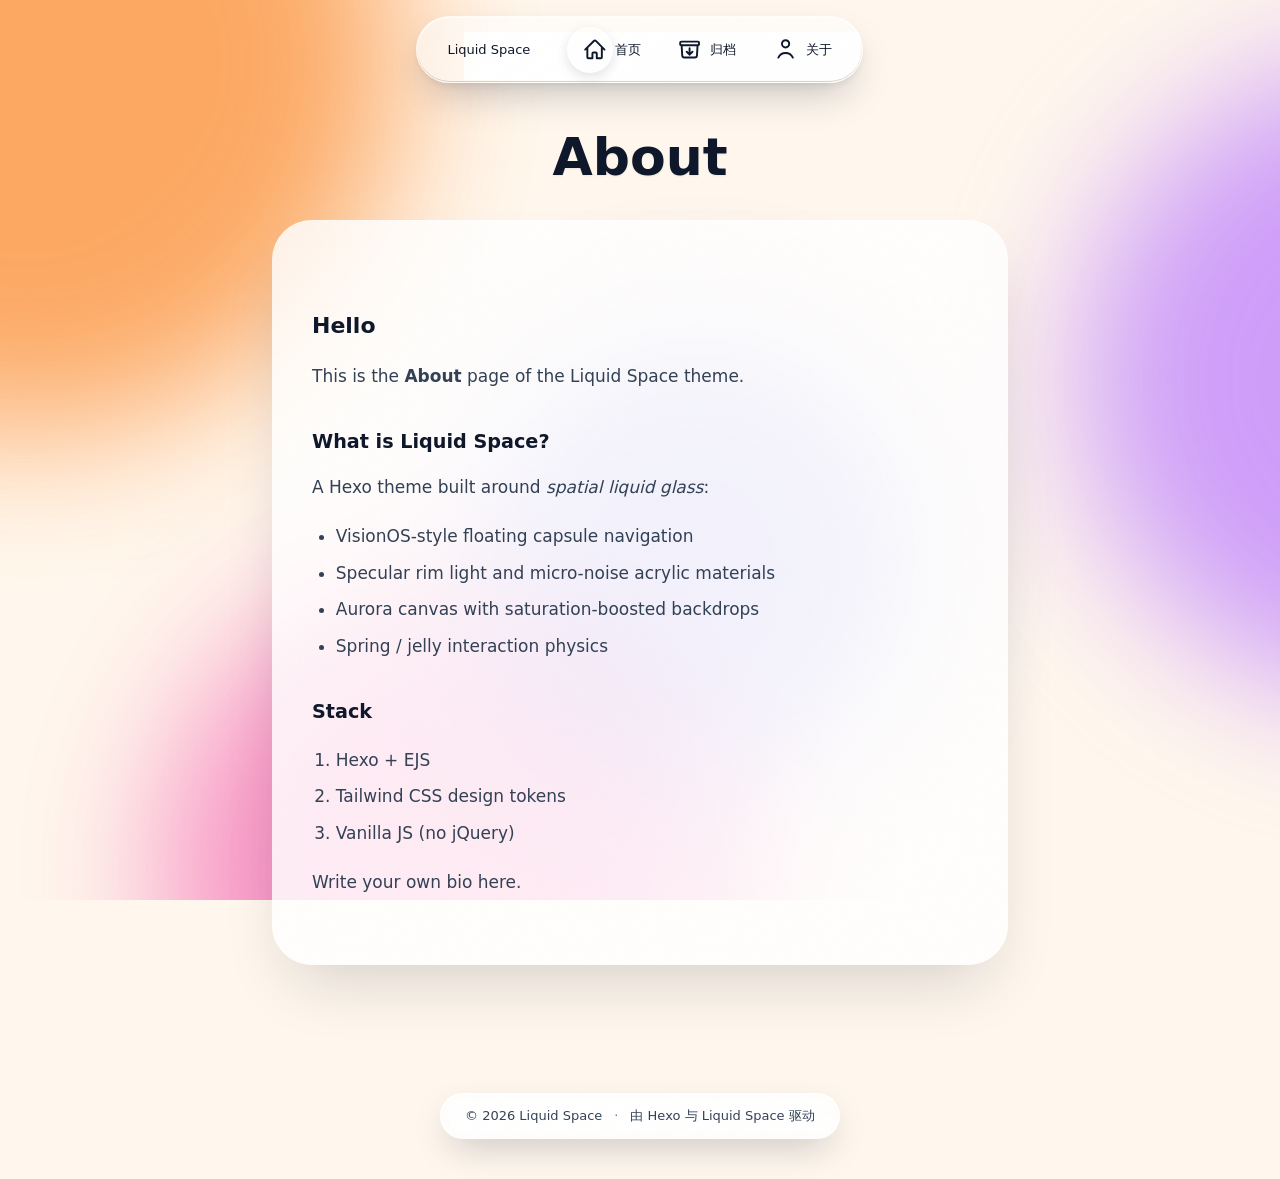
==== about/index.html @ 53e56835 "Site updated: 2026-09-16 01:55:37" ====
<!DOCTYPE html>
<html lang="zh-CN" data-aurora="sunset">
<head>
  <meta charset="utf-8">
<meta name="viewport" content="width=device-width, initial-scale=1, viewport-fit=cover">
<meta name="generator" content="Hexo">

<title>About · Liquid Space</title>

<meta name="description" content="A liquid-glass Hexo theme demo">

<meta name="author" content="Liquid Space">

<meta name="keywords" content="hexo,liquid-glass,theme">


<meta property="og:type" content="website">
<meta property="og:title" content="About · Liquid Space">

<meta property="og:description" content="A liquid-glass Hexo theme demo">

<meta property="og:site_name" content="Liquid Space">
<meta property="og:locale" content="zh-CN">

<meta name="twitter:card" content="summary_large_image">
<meta name="twitter:title" content="About · Liquid Space">

<meta name="twitter:description" content="A liquid-glass Hexo theme demo">


<link rel="canonical" href="https://haveanameisdifficult.github.io/about/index.html">
<link rel="stylesheet" href="/css/liquid.css">

<script>
  (function () {
    var mode = 'system';
    var dark = mode === 'dark' ||
      (mode === 'system' && window.matchMedia('(prefers-color-scheme: dark)').matches);
    if (dark) document.documentElement.classList.add('dark');
  })();
</script>


</head>
<body class="min-h-screen font-sans text-ink">
  <div class="aurora-canvas" aria-hidden="true">
  <div class="aurora-shift">
    <div class="aurora-blob aurora-blob-a"></div>
    <div class="aurora-blob aurora-blob-b"></div>
    <div class="aurora-blob aurora-blob-c"></div>
    <div class="aurora-blob aurora-blob-d"></div>
  </div>
</div>

  <header
  id="liquid-nav"
  class="fixed inset-x-0 top-0 z-nav safe-px pt-4"
>
  

  <div class="relative flex items-center justify-center gap-3">
    

  <nav
    id="nav-capsule"
    data-lens="capsule"
    class="liquid-capsule liquid-specular liquid-nav-shell relative items-center"
    aria-label="菜单"
  >
    <div id="nav-indicator" class="nav-indicator" aria-hidden="true"></div>
    <a
      href="/"
      class="liquid-nav-btn liquid-nav-btn-lg relative z-10 flex items-center rounded-capsule text-meta text-ink no-underline"
    >
      <span class="nav-label">Liquid Space</span>
    </a>

    <div class="liquid-nav-divider bg-ink/15" aria-hidden="true"></div>

    
    
    <a
      href="/"
      class="liquid-nav-btn liquid-nav-btn-lg relative z-10 flex items-center rounded-capsule text-meta text-ink no-underline"
      data-nav-menu
      
    >
      
      <svg class="liquid-nav-icon shrink-0" viewBox="0 0 24 24" fill="none" stroke="currentColor" stroke-width="2" aria-hidden="true"><path stroke-linecap="round" stroke-linejoin="round" d="M2.25 12l8.954-8.955a1.5 1.5 0 012.122 0L22.28 12M4.5 9.75v10.125c0 .621.504 1.125 1.125 1.125H9.75v-4.875c0-.621.504-1.125 1.125-1.125h2.25c.621 0 1.125.504 1.125 1.125V21h4.125c.621 0 1.125-.504 1.125-1.125V9.75"/></svg>
      <span class="nav-label">首页</span>
    </a>
    
    <a
      href="/archives"
      class="liquid-nav-btn liquid-nav-btn-lg relative z-10 flex items-center rounded-capsule text-meta text-ink no-underline"
      data-nav-menu
      
    >
      
      <svg class="liquid-nav-icon shrink-0" viewBox="0 0 24 24" fill="none" stroke="currentColor" stroke-width="2" aria-hidden="true"><path stroke-linecap="round" stroke-linejoin="round" d="M20.25 7.5l-.625 10.632a2.25 2.25 0 01-2.247 2.118H6.622a2.25 2.25 0 01-2.247-2.118L3.75 7.5m8.25 3v6.75m0 0l-3-3m3 3l3-3M3.375 7.5h17.25c.621 0 1.125-.504 1.125-1.125v-1.5c0-.621-.504-1.125-1.125-1.125H3.375c-.621 0-1.125.504-1.125 1.125v1.5c0 .621.504 1.125 1.125 1.125z"/></svg>
      <span class="nav-label">归档</span>
    </a>
    
    <a
      href="/about"
      class="liquid-nav-btn liquid-nav-btn-lg relative z-10 flex items-center rounded-capsule text-meta text-ink no-underline"
      data-nav-menu
      aria-current="page"
    >
      
      <svg class="liquid-nav-icon shrink-0" viewBox="0 0 24 24" fill="none" stroke="currentColor" stroke-width="2" aria-hidden="true"><path stroke-linecap="round" stroke-linejoin="round" d="M15.75 6a3.75 3.75 0 11-7.5 0 3.75 3.75 0 017.5 0zM4.5 20.25a8.25 8.25 0 0115 0"/></svg>
      <span class="nav-label">关于</span>
    </a>
    

    
  </nav>
  </div>
</header>


  <main class="relative z-10 mx-auto w-full max-w-shell safe-px pb-24 pt-32">
    <article class="mx-auto w-full max-w-reading animate-float-up">
  <header class="mb-8 text-center">
    <h1 class="mb-3 font-display text-hero text-ink text-shadow-soft">
      About
    </h1>
  </header>

  <div class="liquid-reading relative px-6 py-10 sm:px-10 sm:py-12">
    <div class="prose-liquid relative z-10">
      <h2 id="Hello"><a href="#Hello" class="headerlink" title="Hello"></a>Hello</h2><p>This is the <strong>About</strong> page of the Liquid Space theme.</p>
<h3 id="What-is-Liquid-Space"><a href="#What-is-Liquid-Space" class="headerlink" title="What is Liquid Space?"></a>What is Liquid Space?</h3><p>A Hexo theme built around <em>spatial liquid glass</em>:</p>
<ul>
<li>VisionOS-style floating capsule navigation</li>
<li>Specular rim light and micro-noise acrylic materials</li>
<li>Aurora canvas with saturation-boosted backdrops</li>
<li>Spring &#x2F; jelly interaction physics</li>
</ul>
<h3 id="Stack"><a href="#Stack" class="headerlink" title="Stack"></a>Stack</h3><ol>
<li>Hexo + EJS</li>
<li>Tailwind CSS design tokens</li>
<li>Vanilla JS (no jQuery)</li>
</ol>
<p>Write your own bio here.</p>

    </div>
  </div>
</article>

  </main>

  <footer class="relative z-10 mx-auto w-full max-w-shell safe-px pb-10 pt-8">
  <div class="liquid-capsule mx-auto flex max-w-fit flex-col items-center gap-1 px-6 py-3 text-meta text-ink-muted sm:flex-row sm:gap-3">
    <span>
      &copy;
      2026
      Liquid Space
    </span>
    <span class="hidden sm:inline text-ink-faint" aria-hidden="true">·</span>
    
    <span>由 Hexo 与 Liquid Space 驱动</span>
    
  </div>
</footer>

  <script>
  window.LIQUID_CONFIG = {
    i18n: {
      copy: &#34;复制&#34;,
      copy_success: &#34;已复制&#34;,
      copy_failed: &#34;复制失败&#34;,
      loading: &#34;加载中&#34;
    },
    tocDepth: 3,
    enableCopy: true,
    isPost: false
  };
</script>

  <script src="/js/liquid-lens.js" defer></script>
  <script src="/js/liquid.js" defer></script>
</body>
</html>
---- css/liquid.css ----
*,:after,:before{--tw-border-spacing-x:0;--tw-border-spacing-y:0;--tw-translate-x:0;--tw-translate-y:0;--tw-rotate:0;--tw-skew-x:0;--tw-skew-y:0;--tw-scale-x:1;--tw-scale-y:1;--tw-pan-x: ;--tw-pan-y: ;--tw-pinch-zoom: ;--tw-scroll-snap-strictness:proximity;--tw-gradient-from-position: ;--tw-gradient-via-position: ;--tw-gradient-to-position: ;--tw-ordinal: ;--tw-slashed-zero: ;--tw-numeric-figure: ;--tw-numeric-spacing: ;--tw-numeric-fraction: ;--tw-ring-inset: ;--tw-ring-offset-width:0px;--tw-ring-offset-color:#fff;--tw-ring-color:rgba(59,130,246,.5);--tw-ring-offset-shadow:0 0 #0000;--tw-ring-shadow:0 0 #0000;--tw-shadow:0 0 #0000;--tw-shadow-colored:0 0 #0000;--tw-blur: ;--tw-brightness: ;--tw-contrast: ;--tw-grayscale: ;--tw-hue-rotate: ;--tw-invert: ;--tw-saturate: ;--tw-sepia: ;--tw-drop-shadow: ;--tw-backdrop-blur: ;--tw-backdrop-brightness: ;--tw-backdrop-contrast: ;--tw-backdrop-grayscale: ;--tw-backdrop-hue-rotate: ;--tw-backdrop-invert: ;--tw-backdrop-opacity: ;--tw-backdrop-saturate: ;--tw-backdrop-sepia: ;--tw-contain-size: ;--tw-contain-layout: ;--tw-contain-paint: ;--tw-contain-style: }::backdrop{--tw-border-spacing-x:0;--tw-border-spacing-y:0;--tw-translate-x:0;--tw-translate-y:0;--tw-rotate:0;--tw-skew-x:0;--tw-skew-y:0;--tw-scale-x:1;--tw-scale-y:1;--tw-pan-x: ;--tw-pan-y: ;--tw-pinch-zoom: ;--tw-scroll-snap-strictness:proximity;--tw-gradient-from-position: ;--tw-gradient-via-position: ;--tw-gradient-to-position: ;--tw-ordinal: ;--tw-slashed-zero: ;--tw-numeric-figure: ;--tw-numeric-spacing: ;--tw-numeric-fraction: ;--tw-ring-inset: ;--tw-ring-offset-width:0px;--tw-ring-offset-color:#fff;--tw-ring-color:rgba(59,130,246,.5);--tw-ring-offset-shadow:0 0 #0000;--tw-ring-shadow:0 0 #0000;--tw-shadow:0 0 #0000;--tw-shadow-colored:0 0 #0000;--tw-blur: ;--tw-brightness: ;--tw-contrast: ;--tw-grayscale: ;--tw-hue-rotate: ;--tw-invert: ;--tw-saturate: ;--tw-sepia: ;--tw-drop-shadow: ;--tw-backdrop-blur: ;--tw-backdrop-brightness: ;--tw-backdrop-contrast: ;--tw-backdrop-grayscale: ;--tw-backdrop-hue-rotate: ;--tw-backdrop-invert: ;--tw-backdrop-opacity: ;--tw-backdrop-saturate: ;--tw-backdrop-sepia: ;--tw-contain-size: ;--tw-contain-layout: ;--tw-contain-paint: ;--tw-contain-style: }/*! tailwindcss v3.4.19 | MIT License | https://tailwindcss.com*/*,:after,:before{box-sizing:border-box;border:0 solid #e5e7eb}:after,:before{--tw-content:""}:host,html{line-height:1.5;-webkit-text-size-adjust:100%;-moz-tab-size:4;-o-tab-size:4;tab-size:4;font-family:ui-sans-serif,system-ui,-apple-system,Segoe UI,PingFang SC,Hiragino Sans GB,Microsoft YaHei,sans-serif;font-feature-settings:normal;font-variation-settings:normal;-webkit-tap-highlight-color:transparent}body{margin:0;line-height:inherit}hr{height:0;color:inherit;border-top-width:1px}abbr:where([title]){-webkit-text-decoration:underline dotted;text-decoration:underline dotted}h1,h2,h3,h4,h5,h6{font-size:inherit;font-weight:inherit}a{color:inherit;text-decoration:inherit}b,strong{font-weight:bolder}code,kbd,pre,samp{font-family:ui-monospace,SFMono-Regular,Menlo,Consolas,Liberation Mono,monospace;font-feature-settings:normal;font-variation-settings:normal;font-size:1em}small{font-size:80%}sub,sup{font-size:75%;line-height:0;position:relative;vertical-align:baseline}sub{bottom:-.25em}sup{top:-.5em}table{text-indent:0;border-color:inherit;border-collapse:collapse}button,input,optgroup,select,textarea{font-family:inherit;font-feature-settings:inherit;font-variation-settings:inherit;font-size:100%;font-weight:inherit;line-height:inherit;letter-spacing:inherit;color:inherit;margin:0;padding:0}button,select{text-transform:none}button,input:where([type=button]),input:where([type=reset]),input:where([type=submit]){-webkit-appearance:button;background-color:transparent;background-image:none}:-moz-focusring{outline:auto}:-moz-ui-invalid{box-shadow:none}progress{vertical-align:baseline}::-webkit-inner-spin-button,::-webkit-outer-spin-button{height:auto}[type=search]{-webkit-appearance:textfield;outline-offset:-2px}::-webkit-search-decoration{-webkit-appearance:none}::-webkit-file-upload-button{-webkit-appearance:button;font:inherit}summary{display:list-item}blockquote,dd,dl,figure,h1,h2,h3,h4,h5,h6,hr,p,pre{margin:0}fieldset{margin:0}fieldset,legend{padding:0}menu,ol,ul{list-style:none;margin:0;padding:0}dialog{padding:0}textarea{resize:vertical}input::-moz-placeholder,textarea::-moz-placeholder{opacity:1;color:#9ca3af}input::placeholder,textarea::placeholder{opacity:1;color:#9ca3af}[role=button],button{cursor:pointer}:disabled{cursor:default}audio,canvas,embed,iframe,img,object,svg,video{display:block;vertical-align:middle}img,video{max-width:100%;height:auto}[hidden]:where(:not([hidden=until-found])){display:none}:root{--liquid-ink:#0f172a;--liquid-ink-muted:#334155;--liquid-ink-faint:#64748b;--liquid-surface:hsla(0,0%,100%,.55);--liquid-surface-raised:hsla(0,0%,100%,.72);--liquid-surface-overlay:hsla(0,0%,100%,.38);--liquid-accent:#6366f1;--liquid-accent-soft:rgba(99,102,241,.18);--liquid-accent-glow:rgba(99,102,241,.45);--liquid-noise-opacity:0.04;--liquid-canvas-a:#f97316;--liquid-canvas-b:#a855f7;--liquid-canvas-c:#22d3ee;--liquid-canvas-bg:#eef2ff;--liquid-reading-veil:hsla(0,0%,100%,.82);--mouse-x:50%;--mouse-y:50%;color-scheme:light}.dark{--liquid-ink:#f8fafc;--liquid-ink-muted:#cbd5e1;--liquid-ink-faint:#94a3b8;--liquid-surface:rgba(15,23,42,.48);--liquid-surface-raised:rgba(15,23,42,.68);--liquid-surface-overlay:rgba(15,23,42,.35);--liquid-accent:#818cf8;--liquid-accent-soft:rgba(129,140,248,.22);--liquid-accent-glow:rgba(129,140,248,.4);--liquid-noise-opacity:0.05;--liquid-canvas-a:#7c3aed;--liquid-canvas-b:#0ea5e9;--liquid-canvas-c:#34d399;--liquid-canvas-bg:#0b1220;--liquid-reading-veil:rgba(15,23,42,.78);color-scheme:dark}[data-aurora=sunset]{--liquid-canvas-a:#fb923c;--liquid-canvas-b:#c084fc;--liquid-canvas-c:#f472b6;--liquid-canvas-bg:#fff7ed}.dark [data-aurora=sunset],.dark[data-aurora=sunset]{--liquid-canvas-a:#ea580c;--liquid-canvas-b:#7c3aed;--liquid-canvas-c:#db2777;--liquid-canvas-bg:#1a0b14}[data-aurora=aurora]{--liquid-canvas-a:#2dd4bf;--liquid-canvas-b:#60a5fa;--liquid-canvas-c:#a78bfa;--liquid-canvas-bg:#ecfeff}.dark [data-aurora=aurora],.dark[data-aurora=aurora]{--liquid-canvas-a:#0f766e;--liquid-canvas-b:#2563eb;--liquid-canvas-c:#7c3aed;--liquid-canvas-bg:#042f2e}[data-aurora=cosmos]{--liquid-canvas-a:#6366f1;--liquid-canvas-b:#8b5cf6;--liquid-canvas-c:#38bdf8;--liquid-canvas-bg:#eef2ff}.dark [data-aurora=cosmos],.dark[data-aurora=cosmos]{--liquid-canvas-a:#312e81;--liquid-canvas-b:#5b21b6;--liquid-canvas-c:#0369a1;--liquid-canvas-bg:#05060f}html{scroll-behavior:smooth;-webkit-font-smoothing:antialiased;-moz-osx-font-smoothing:grayscale;background:var(--liquid-canvas-bg)}body{background-color:transparent;font-family:ui-sans-serif,system-ui,-apple-system,Segoe UI,PingFang SC,Hiragino Sans GB,Microsoft YaHei,sans-serif;color:var(--liquid-ink);min-height:100vh;overflow-x:hidden}::-moz-selection{background:var(--liquid-accent-soft);color:var(--liquid-ink)}::selection{background:var(--liquid-accent-soft);color:var(--liquid-ink)}:focus-visible{outline:2px solid var(--liquid-accent);outline-offset:3px}.liquid-specular{--specular-o:0}.liquid-specular:before{content:"";position:absolute;inset:0;border-radius:inherit;pointer-events:none;z-index:0;opacity:var(--specular-o);background:radial-gradient(320px circle at var(--mouse-x,50%) var(--mouse-y,50%),hsla(0,0%,100%,.7),transparent 55%);transition:opacity .35s ease;mix-blend-mode:soft-light}.liquid-specular.is-lit{--specular-o:0.72}.liquid-card{position:relative;isolation:isolate;overflow:hidden;border-radius:2.5rem;background:linear-gradient(145deg,color-mix(in srgb,var(--liquid-surface) 88%,#fff),var(--liquid-surface));backdrop-filter:saturate(1.55) contrast(1.12) brightness(1.04) blur(12px);-webkit-backdrop-filter:saturate(1.55) contrast(1.12) brightness(1.04) blur(12px);border:1px solid hsla(0,0%,100%,.35);box-shadow:0 20px 44px -14px rgba(15,23,42,.3),0 6px 16px -8px rgba(15,23,42,.14),inset 0 1px 0 0 hsla(0,0%,100%,.75),inset 0 -1px 0 0 hsla(0,0%,100%,.2),inset 1px 0 0 0 hsla(0,0%,100%,.28),inset -1px 0 0 0 hsla(0,0%,100%,.12);transition:box-shadow .5s cubic-bezier(.22,1,.36,1),transform .22s cubic-bezier(.34,1.56,.64,1);cursor:pointer}.liquid-card:after{content:"";position:absolute;inset:0;border-radius:inherit;pointer-events:none;opacity:var(--liquid-noise-opacity);background-image:url("data:image/svg+xml;charset=utf-8,%3Csvg xmlns='http://www.w3.org/2000/svg' viewBox='0 0 256 256'%3E%3Cfilter id='a'%3E%3CfeTurbulence baseFrequency='.85' numOctaves='4' stitchTiles='stitch' type='fractalNoise'/%3E%3C/filter%3E%3Crect width='100%25' height='100%25' filter='url(%23a)'/%3E%3C/svg%3E");background-size:180px 180px;mix-blend-mode:overlay;z-index:1}.liquid-card:focus-within,.liquid-card:hover{box-shadow:0 28px 56px -16px rgba(15,23,42,.36),0 10px 24px -10px rgba(15,23,42,.18),inset 0 1px 0 0 hsla(0,0%,100%,.9),inset 0 -1px 0 0 hsla(0,0%,100%,.28),inset 1px 0 0 0 hsla(0,0%,100%,.4),inset -1px 0 0 0 hsla(0,0%,100%,.18),0 0 0 1px hsla(0,0%,100%,.22)}.liquid-capsule{position:relative;display:inline-flex;align-items:center;gap:.5rem;border-radius:9999px;isolation:isolate;background:linear-gradient(145deg,color-mix(in srgb,var(--liquid-surface) 88%,#fff),var(--liquid-surface));backdrop-filter:saturate(1.55) contrast(1.12) brightness(1.05) blur(10px);-webkit-backdrop-filter:saturate(1.55) contrast(1.12) brightness(1.05) blur(10px);border:1px solid hsla(0,0%,100%,.4);box-shadow:0 14px 36px -10px rgba(15,23,42,.28),inset 0 1px 0 0 hsla(0,0%,100%,.85),inset 0 -1px 0 0 hsla(0,0%,100%,.22),inset 1px 0 0 0 hsla(0,0%,100%,.3);transition:transform .45s cubic-bezier(.34,1.56,.64,1),box-shadow .4s ease}.liquid-capsule:after{content:"";position:absolute;inset:0;border-radius:inherit;pointer-events:none;opacity:var(--liquid-noise-opacity);background-image:url("data:image/svg+xml;charset=utf-8,%3Csvg xmlns='http://www.w3.org/2000/svg' viewBox='0 0 256 256'%3E%3Cfilter id='a'%3E%3CfeTurbulence baseFrequency='.85' numOctaves='4' stitchTiles='stitch' type='fractalNoise'/%3E%3C/filter%3E%3Crect width='100%25' height='100%25' filter='url(%23a)'/%3E%3C/svg%3E");background-size:180px 180px;mix-blend-mode:overlay;z-index:1}.liquid-capsule:hover{transform:scale(1.04)}.has-liquid-lens.liquid-capsule:hover{transform:none}.liquid-capsule:active{animation:jelly .55s cubic-bezier(.34,1.56,.64,1)}.has-liquid-lens.liquid-capsule:active{animation:none}.liquid-glass-btn{position:relative;width:3.5rem;height:3.5rem;border-radius:9999px;isolation:isolate;display:grid;place-items:center;background:linear-gradient(145deg,color-mix(in srgb,var(--liquid-surface) 88%,#fff),var(--liquid-surface));backdrop-filter:saturate(1.55) contrast(1.12) brightness(1.05) blur(10px);-webkit-backdrop-filter:saturate(1.55) contrast(1.12) brightness(1.05) blur(10px);border:1px solid hsla(0,0%,100%,.4);box-shadow:0 14px 36px -10px rgba(15,23,42,.28),inset 0 1px 0 0 hsla(0,0%,100%,.85),inset 0 -1px 0 0 hsla(0,0%,100%,.22),inset 1px 0 0 0 hsla(0,0%,100%,.3);transition:transform .45s cubic-bezier(.34,1.56,.64,1),box-shadow .4s ease;will-change:transform;cursor:pointer}.liquid-glass-btn:after{content:"";position:absolute;inset:0;border-radius:inherit;pointer-events:none;opacity:var(--liquid-noise-opacity);background-image:url("data:image/svg+xml;charset=utf-8,%3Csvg xmlns='http://www.w3.org/2000/svg' viewBox='0 0 256 256'%3E%3Cfilter id='a'%3E%3CfeTurbulence baseFrequency='.85' numOctaves='4' stitchTiles='stitch' type='fractalNoise'/%3E%3C/filter%3E%3Crect width='100%25' height='100%25' filter='url(%23a)'/%3E%3C/svg%3E");background-size:180px 180px;mix-blend-mode:overlay;z-index:1}.liquid-glass-btn:hover{transform:scale(1.06);box-shadow:0 18px 44px -12px rgba(15,23,42,.32),0 0 0 1px hsla(0,0%,100%,.18),inset 0 1px 0 0 hsla(0,0%,100%,.95),inset 0 -1px 0 0 hsla(0,0%,100%,.28),inset 1px 0 0 0 hsla(0,0%,100%,.4)}.liquid-glass-btn:active{animation:jelly .55s cubic-bezier(.34,1.56,.64,1)}.liquid-hero{min-height:15.5rem}.liquid-hero-title{min-height:2.3em}.liquid-hero-sub{min-height:3.5em}@media (min-width:640px){.liquid-hero{min-height:17.5rem}}.liquid-badge{font-size:.75rem;line-height:1.4;font-weight:500;position:relative;display:inline-flex;align-items:center;border-radius:9999px;padding:.2rem .65rem;background:color-mix(in srgb,var(--liquid-surface) 55%,transparent);border:1px solid hsla(0,0%,100%,.28);backdrop-filter:saturate(1.3) blur(12px);-webkit-backdrop-filter:saturate(1.3) blur(12px)}.liquid-reading{position:relative;border-radius:2.5rem;background:var(--liquid-reading-veil);backdrop-filter:saturate(1.25) blur(32px);-webkit-backdrop-filter:saturate(1.25) blur(32px);box-shadow:0 32px 64px -20px rgba(15,23,42,.18),inset 0 1px 0 0 hsla(0,0%,100%,.4)}.liquid-reading:after{content:"";position:absolute;inset:0;border-radius:inherit;pointer-events:none;opacity:var(--liquid-noise-opacity);background-image:url("data:image/svg+xml;charset=utf-8,%3Csvg xmlns='http://www.w3.org/2000/svg' viewBox='0 0 256 256'%3E%3Cfilter id='a'%3E%3CfeTurbulence baseFrequency='.85' numOctaves='4' stitchTiles='stitch' type='fractalNoise'/%3E%3C/filter%3E%3Crect width='100%25' height='100%25' filter='url(%23a)'/%3E%3C/svg%3E");background-size:180px 180px;mix-blend-mode:overlay;z-index:1}.liquid-code{font-family:ui-monospace,SFMono-Regular,Menlo,Consolas,Liberation Mono,monospace;position:relative;overflow:hidden;border-radius:2.5rem;background:rgba(15,23,42,.88);box-shadow:var(--liquid-code);border:1px solid hsla(0,0%,100%,.08)}.liquid-code:before{content:"";position:absolute;top:0;left:10%;right:10%;height:1px;background:linear-gradient(90deg,transparent,hsla(0,0%,100%,.45),transparent);pointer-events:none;z-index:2}.aurora-canvas{position:fixed;inset:0;z-index:-1;overflow:hidden;pointer-events:none;background:var(--liquid-canvas-bg)}.aurora-shift{position:absolute;inset:-12%;transform:translate3d(calc(var(--aurora-x, 0)*1px),calc(var(--aurora-y, 0)*1px),0);transition:transform .8s cubic-bezier(.22,1,.36,1)}.aurora-blob{position:absolute;border-radius:9999px;filter:blur(72px);opacity:.78;will-change:transform}.dark .aurora-blob{mix-blend-mode:screen}.aurora-blob-a{width:58vw;height:58vw;top:-18%;left:-12%;background:var(--liquid-canvas-a);animation:aurora-drift 14s ease-in-out infinite}.aurora-blob-b{width:50vw;height:50vw;top:15%;right:-18%;background:var(--liquid-canvas-b);animation:aurora-drift-alt 17s ease-in-out infinite}.aurora-blob-c{width:46vw;height:46vw;bottom:-14%;left:20%;background:var(--liquid-canvas-c);animation:aurora-drift 19s ease-in-out infinite reverse}.aurora-blob-d{width:34vw;height:34vw;top:40%;left:40%;background:var(--liquid-accent);opacity:.45;animation:aurora-pulse 11s ease-in-out infinite}.liquid-nav-shell{height:4.2rem;gap:.55rem;padding:.5rem 1rem;transition:padding .55s cubic-bezier(.34,1.25,.64,1),gap .55s cubic-bezier(.34,1.25,.64,1)}.liquid-nav-shell.nav-collapsed{padding-left:.7rem;padding-right:.7rem;gap:.4rem}.liquid-nav-btn-lg{height:3.25rem;min-height:3.25rem;padding-left:.9rem;padding-right:.9rem;gap:.55rem;transition:transform .28s cubic-bezier(.34,1.56,.64,1),padding .55s cubic-bezier(.34,1.25,.64,1),gap .55s cubic-bezier(.34,1.25,.64,1)}.liquid-nav-icon{width:1.45rem;height:1.45rem}.liquid-nav-divider{width:1px;height:1.35rem;margin-left:.15rem;margin-right:.15rem}.nav-indicator{position:absolute;top:7px;left:0;width:0;height:3.25rem;pointer-events:none;z-index:0;opacity:0;background:linear-gradient(180deg,hsla(0,0%,100%,.38),hsla(0,0%,100%,.18));box-shadow:inset 0 1px 0 0 hsla(0,0%,100%,.55),0 4px 12px rgba(15,23,42,.12);transform:translateX(0) scale(.72,.88);transform-origin:center center;transition:left .48s cubic-bezier(.34,1.4,.64,1),top .48s cubic-bezier(.34,1.4,.64,1),width .48s cubic-bezier(.34,1.4,.64,1),height .48s cubic-bezier(.34,1.4,.64,1),transform .36s cubic-bezier(.34,1.56,.64,1),border-radius .36s ease,opacity .2s ease}.nav-indicator,.nav-indicator.is-circle{border-radius:9999px}.nav-indicator.is-on{opacity:1;transform:translateX(0) scale(1)}.nav-indicator.is-boost{transform:translateX(0) scale(1.1,1.06)}.nav-indicator.is-instant{transition:none}.toc-list{position:relative;overflow-y:auto;overflow-x:hidden;padding:.35rem;margin:-.35rem;max-height:min(50vh,28rem);scrollbar-width:thin}.toc ol.toc,.toc-child{list-style:none;margin:0;padding:0}.toc-link{position:relative;z-index:1;display:flex;align-items:center;width:100%;border-radius:9999px;padding:.42rem .75rem;text-decoration:none;color:inherit;transition:color .2s ease,font-weight .2s ease}.toc-level-2>.toc-link{font-weight:500;color:var(--liquid-ink-muted)}.toc-level-3>.toc-link{padding-left:1.5rem;color:var(--liquid-ink-faint)}.toc-link[aria-current=true]{color:var(--liquid-ink);font-weight:600}.toc-indicator{position:absolute;left:0;top:0;width:0;height:0;border-radius:9999px;pointer-events:none;z-index:0;opacity:0;background:linear-gradient(90deg,hsla(0,0%,100%,.38),hsla(0,0%,100%,.18));box-shadow:inset 0 1px 0 0 hsla(0,0%,100%,.55),0 4px 12px rgba(15,23,42,.12);transform:scale(.88,.72);transform-origin:center center;transition:left .48s cubic-bezier(.34,1.4,.64,1),top .48s cubic-bezier(.34,1.4,.64,1),width .48s cubic-bezier(.34,1.4,.64,1),height .48s cubic-bezier(.34,1.4,.64,1),transform .36s cubic-bezier(.34,1.56,.64,1),opacity .2s ease}.toc-indicator.is-on{opacity:1;transform:scale(1)}.toc-indicator.is-boost{transform:scale(1.04,1.08)}.toc-indicator.is-instant{transition:none}.toc-busy .toc-link:active{transform:none}.typewriter{display:inline}.typewriter.is-done:after,.typewriter.is-typing:after{content:"";display:inline-block;width:.08em;height:.85em;margin-left:.12em;background:currentColor;vertical-align:-.05em;border-radius:1px}.typewriter.is-typing:after{animation:caret-blink 1s step-end infinite}.typewriter.is-done:after{opacity:0}@keyframes caret-blink{0%,49%{opacity:1}50%,to{opacity:0}}.liquid-nav-btn{transition:transform .28s cubic-bezier(.34,1.56,.64,1),background-color .2s ease,color .2s ease}.liquid-nav-btn:active{transform:scale(.9)}.nav-capsule-busy .liquid-nav-btn:active{transform:none}.liquid-card.is-pressed{transform:scale(.985)}.liquid-capsule:not(.has-liquid-lens):active{transform:scale(.96)}.liquid-badge:active{transform:scale(.94)}.reading-progress{transform-origin:left center;transform:scaleX(var(--progress,0));will-change:transform}.nav-label{max-width:12rem;overflow:hidden;white-space:nowrap;opacity:1;flex-shrink:1;transition:max-width .55s cubic-bezier(.34,1.2,.64,1),opacity .35s cubic-bezier(.22,1,.36,1) .05s,margin .5s cubic-bezier(.34,1.2,.64,1)}.nav-collapsed .nav-label{max-width:0;opacity:0;margin:0;flex-shrink:0}.nav-collapsed .liquid-nav-btn-lg{padding-left:.65rem;padding-right:.65rem;gap:0}.nav-collapsed .liquid-nav-btn-icon{padding-left:0;padding-right:0}.prose-liquid{font-size:1.0625rem;line-height:1.75;font-weight:400;color:var(--liquid-ink-muted)}.prose-liquid h1,.prose-liquid h2,.prose-liquid h3,.prose-liquid h4{font-family:ui-sans-serif,system-ui,-apple-system,Segoe UI,PingFang SC,Microsoft YaHei,sans-serif;font-weight:600;color:var(--liquid-ink);margin-top:1.75em;margin-bottom:.75em;scroll-margin-top:6rem}.prose-liquid h1{font-size:1.5rem;line-height:1.35;font-weight:600}.prose-liquid h2{font-size:1.375rem}.prose-liquid h3{font-size:1.2rem}.prose-liquid p{margin-bottom:1.15em}.prose-liquid a{color:var(--liquid-accent);text-decoration:underline;text-underline-offset:3px;text-decoration-color:color-mix(in srgb,var(--liquid-accent) 45%,transparent);transition:text-decoration-color .25s ease}.prose-liquid a:hover{text-decoration-color:var(--liquid-accent)}.prose-liquid ol,.prose-liquid ul{margin:1em 0 1.15em;padding-left:1.4em}.prose-liquid li{margin-bottom:.4em}.prose-liquid ul{list-style:disc}.prose-liquid ol{list-style:decimal}.prose-liquid blockquote{position:relative;border-radius:2.5rem;margin:1.5em 0;padding:1rem 1.25rem 1rem 1.5rem;background:var(--liquid-accent-soft);border-left:3px solid var(--liquid-accent);box-shadow:inset 0 0 0 1px hsla(0,0%,100%,.12)}.prose-liquid blockquote p:last-child{margin-bottom:0}.prose-liquid code{font-family:ui-monospace,SFMono-Regular,Menlo,Consolas,Liberation Mono,monospace;font-size:.75rem;line-height:1.4;font-weight:500;padding:.15em .4em;border-radius:.4em;background:var(--liquid-accent-soft);color:var(--liquid-ink)}.prose-liquid pre{margin:1.5em 0;overflow-x:auto;padding:1.15rem 1.25rem;color:#e2e8f0;font-size:.875rem;line-height:1.7}.prose-liquid pre code{background-color:transparent;padding:0;color:inherit;border-radius:0;background:transparent}.prose-liquid img{border-radius:2.5rem;margin:1.5em auto;max-width:100%;height:auto}.prose-liquid table{width:100%;margin:1.5em 0;border-collapse:collapse;font-size:.9375rem}.prose-liquid td,.prose-liquid th{padding:.65rem .85rem;border:1px solid rgba(148,163,184,.35);text-align:left}.prose-liquid th{background:var(--liquid-accent-soft);font-weight:600}.prose-liquid hr{margin:2.5em auto;width:40%;border:0;height:1px;background:linear-gradient(90deg,transparent,rgba(148,163,184,.55),transparent)}.prose-liquid figure.highlight{font-family:ui-monospace,SFMono-Regular,Menlo,Consolas,Liberation Mono,monospace;position:relative;overflow:hidden;border-radius:2.5rem;background:rgba(15,23,42,.88);box-shadow:var(--liquid-code);border:1px solid hsla(0,0%,100%,.08)}.prose-liquid figure.highlight:before{content:"";position:absolute;top:0;left:10%;right:10%;height:1px;background:linear-gradient(90deg,transparent,hsla(0,0%,100%,.45),transparent);pointer-events:none;z-index:2}.prose-liquid figure.highlight{position:relative;margin-top:1.5rem;margin-bottom:1.5rem;overflow:hidden;border-radius:2.5rem;margin:1.5em 0}.prose-liquid figure.highlight table{width:100%;border:0;margin:0;display:block;overflow-x:auto}.prose-liquid figure.highlight td{border:0;padding:0}.prose-liquid figure.highlight pre{margin:0;border-radius:0;background:transparent;box-shadow:none;padding:1.15rem 1.25rem}.prose-liquid figure.highlight .gutter{-webkit-user-select:none;-moz-user-select:none;user-select:none;border-right-width:1px;border-color:hsla(0,0%,100%,.1);text-align:right;vertical-align:top;width:1%;color:rgba(148,163,184,.7);font-size:.8125rem;line-height:1.7;padding:1.15rem .65rem 1.15rem .85rem}.prose-liquid figure.highlight .gutter pre{padding:0}.prose-liquid figure.highlight .code pre{padding:1.15rem 1.25rem}.prose-liquid figure.highlight figcaption{position:absolute;left:1rem;top:.35rem;z-index:2;font-size:.75rem;color:rgba(148,163,184,.9)}.pointer-events-none{pointer-events:none}.visible{visibility:visible}.collapse{visibility:collapse}.fixed{position:fixed}.absolute{position:absolute}.relative{position:relative}.inset-0{inset:0}.inset-x-0{left:0;right:0}.bottom-0{bottom:0}.bottom-6{bottom:1.5rem}.left-4{left:1rem}.left-\[-1\.95rem\]{left:-1.95rem}.right-3{right:.75rem}.right-4{right:1rem}.top-0{top:0}.top-3{top:.75rem}.top-5{top:1.25rem}.z-10{z-index:10}.z-nav{z-index:50}.mx-auto{margin-left:auto;margin-right:auto}.mb-1{margin-bottom:.25rem}.mb-10{margin-bottom:2.5rem}.mb-12{margin-bottom:3rem}.mb-16{margin-bottom:4rem}.mb-2{margin-bottom:.5rem}.mb-3{margin-bottom:.75rem}.mb-4{margin-bottom:1rem}.mb-6{margin-bottom:1.5rem}.mb-8{margin-bottom:2rem}.mt-1{margin-top:.25rem}.mt-10{margin-top:2.5rem}.mt-12{margin-top:3rem}.line-clamp-2{-webkit-line-clamp:2}.line-clamp-2,.line-clamp-3{overflow:hidden;display:-webkit-box;-webkit-box-orient:vertical}.line-clamp-3{-webkit-line-clamp:3}.block{display:block}.flex{display:flex}.inline-flex{display:inline-flex}.grid{display:grid}.hidden{display:none}.aspect-video{aspect-ratio:16/9}.h-0\.5{height:.125rem}.h-2\.5{height:.625rem}.h-4{height:1rem}.h-6{height:1.5rem}.h-full{height:100%}.min-h-screen{min-height:100vh}.w-2\.5{width:.625rem}.w-4{width:1rem}.w-6{width:1.5rem}.w-64{width:16rem}.w-full{width:100%}.w-px{width:1px}.max-w-2xl{max-width:42rem}.max-w-fit{max-width:-moz-fit-content;max-width:fit-content}.max-w-md{max-width:28rem}.max-w-reading{max-width:46rem}.max-w-shell{max-width:72rem}.flex-1{flex:1 1 0%}.shrink-0{flex-shrink:0}.origin-left{transform-origin:left}.transform{transform:translate(var(--tw-translate-x),var(--tw-translate-y)) rotate(var(--tw-rotate)) skewX(var(--tw-skew-x)) skewY(var(--tw-skew-y)) scaleX(var(--tw-scale-x)) scaleY(var(--tw-scale-y))}@keyframes float-up{0%{opacity:0;transform:translate3d(0,24px,0) scale(.98)}to{opacity:1;transform:translateZ(0) scale(1)}}.animate-float-up{animation:float-up .7s cubic-bezier(.22,1,.36,1) both}@keyframes pulse{50%{opacity:.5}}.animate-pulse{animation:pulse 2s cubic-bezier(.4,0,.6,1) infinite}.cursor-pointer{cursor:pointer}.resize{resize:both}.flex-col{flex-direction:column}.flex-wrap{flex-wrap:wrap}.place-items-center{place-items:center}.items-center{align-items:center}.items-baseline{align-items:baseline}.justify-start{justify-content:flex-start}.justify-center{justify-content:center}.justify-between{justify-content:space-between}.gap-1{gap:.25rem}.gap-2{gap:.5rem}.gap-3{gap:.75rem}.gap-4{gap:1rem}.gap-6{gap:1.5rem}.space-y-4>:not([hidden])~:not([hidden]){--tw-space-y-reverse:0;margin-top:calc(1rem*(1 - var(--tw-space-y-reverse)));margin-bottom:calc(1rem*var(--tw-space-y-reverse))}.space-y-8>:not([hidden])~:not([hidden]){--tw-space-y-reverse:0;margin-top:calc(2rem*(1 - var(--tw-space-y-reverse)));margin-bottom:calc(2rem*var(--tw-space-y-reverse))}.overflow-hidden{overflow:hidden}.rounded-capsule,.rounded-full{border-radius:9999px}.rounded-squircle,.rounded-squircle-lg{border-radius:2.5rem}.rounded-squircle-xl{border-radius:3rem}.border-0{border-width:0}.bg-accent{background-color:var(--liquid-accent)}.bg-red-400\/20{background-color:hsla(0,91%,71%,.2)}.bg-transparent{background-color:transparent}.bg-white\/10{background-color:hsla(0,0%,100%,.1)}.bg-white\/20{background-color:hsla(0,0%,100%,.2)}.bg-white\/25{background-color:hsla(0,0%,100%,.25)}.bg-gradient-to-b{background-image:linear-gradient(to bottom,var(--tw-gradient-stops))}.from-transparent{--tw-gradient-from:transparent var(--tw-gradient-from-position);--tw-gradient-to:transparent var(--tw-gradient-to-position);--tw-gradient-stops:var(--tw-gradient-from),var(--tw-gradient-to)}.to-transparent{--tw-gradient-to:transparent var(--tw-gradient-to-position)}.object-cover{-o-object-fit:cover;object-fit:cover}.p-4{padding:1rem}.p-5{padding:1.25rem}.p-card{padding:1.75rem}.px-1{padding-left:.25rem;padding-right:.25rem}.px-5{padding-left:1.25rem;padding-right:1.25rem}.px-6{padding-left:1.5rem;padding-right:1.5rem}.px-8{padding-left:2rem;padding-right:2rem}.py-1\.5{padding-top:.375rem;padding-bottom:.375rem}.py-10{padding-top:2.5rem;padding-bottom:2.5rem}.py-16{padding-top:4rem;padding-bottom:4rem}.py-2{padding-top:.5rem;padding-bottom:.5rem}.py-3{padding-top:.75rem;padding-bottom:.75rem}.pb-10{padding-bottom:2.5rem}.pb-24{padding-bottom:6rem}.pl-10{padding-left:2.5rem}.pt-32{padding-top:8rem}.pt-4{padding-top:1rem}.pt-8{padding-top:2rem}.text-center{text-align:center}.font-display{font-family:ui-sans-serif,system-ui,-apple-system,Segoe UI,PingFang SC,Microsoft YaHei,sans-serif}.font-sans{font-family:ui-sans-serif,system-ui,-apple-system,Segoe UI,PingFang SC,Hiragino Sans GB,Microsoft YaHei,sans-serif}.text-badge{font-size:.75rem;line-height:1.4;font-weight:500}.text-body{font-size:1.0625rem;line-height:1.75;font-weight:400}.text-hero{font-size:clamp(2rem,5vw,3.25rem);line-height:1.15;font-weight:600}.text-meta{font-size:.8125rem;line-height:1.5;font-weight:500}.text-title{font-size:1.5rem;line-height:1.35}.font-semibold,.text-title{font-weight:600}.uppercase{text-transform:uppercase}.leading-snug{line-height:1.375}.tracking-widest{letter-spacing:.1em}.text-accent{color:var(--liquid-accent)}.text-inherit{color:inherit}.text-ink{color:var(--liquid-ink)}.text-ink-faint{color:var(--liquid-ink-faint)}.text-ink-muted{color:var(--liquid-ink-muted)}.text-slate-200{--tw-text-opacity:1;color:rgb(226 232 240/var(--tw-text-opacity,1))}.no-underline{text-decoration-line:none}.opacity-0{opacity:0}.opacity-100{opacity:1}.shadow-\[0_0_12px_var\(--liquid-accent-glow\)\]{--tw-shadow:0 0 12px var(--liquid-accent-glow);--tw-shadow-colored:0 0 12px var(--tw-shadow-color)}.shadow-\[0_0_12px_var\(--liquid-accent-glow\)\],.shadow-liquid-glow{box-shadow:var(--tw-ring-offset-shadow,0 0 #0000),var(--tw-ring-shadow,0 0 #0000),var(--tw-shadow)}.shadow-liquid-glow{--tw-shadow:0 24px 48px -12px rgba(15,23,42,.22),0 8px 20px -8px rgba(15,23,42,.12),0 0 0 1px hsla(0,0%,100%,.18);--tw-shadow-colored:0 24px 48px -12px var(--tw-shadow-color),0 8px 20px -8px var(--tw-shadow-color),0 0 0 1px var(--tw-shadow-color)}.shadow-liquid-rim{--tw-shadow:inset 0 1px 0 0 hsla(0,0%,100%,.55),inset 0 -1px 0 0 rgba(0,0,0,.1),inset 1px 0 0 0 hsla(0,0%,100%,.18);--tw-shadow-colored:inset 0 1px 0 0 var(--tw-shadow-color),inset 0 -1px 0 0 var(--tw-shadow-color),inset 1px 0 0 0 var(--tw-shadow-color);box-shadow:var(--tw-ring-offset-shadow,0 0 #0000),var(--tw-ring-shadow,0 0 #0000),var(--tw-shadow)}.blur{--tw-blur:blur(8px)}.blur,.filter{filter:var(--tw-blur) var(--tw-brightness) var(--tw-contrast) var(--tw-grayscale) var(--tw-hue-rotate) var(--tw-invert) var(--tw-saturate) var(--tw-sepia) var(--tw-drop-shadow)}.backdrop-blur-liquid{--tw-backdrop-blur:blur(28px)}.backdrop-blur-liquid,.backdrop-blur-liquid-heavy{-webkit-backdrop-filter:var(--tw-backdrop-blur) var(--tw-backdrop-brightness) var(--tw-backdrop-contrast) var(--tw-backdrop-grayscale) var(--tw-backdrop-hue-rotate) var(--tw-backdrop-invert) var(--tw-backdrop-opacity) var(--tw-backdrop-saturate) var(--tw-backdrop-sepia);backdrop-filter:var(--tw-backdrop-blur) var(--tw-backdrop-brightness) var(--tw-backdrop-contrast) var(--tw-backdrop-grayscale) var(--tw-backdrop-hue-rotate) var(--tw-backdrop-invert) var(--tw-backdrop-opacity) var(--tw-backdrop-saturate) var(--tw-backdrop-sepia)}.backdrop-blur-liquid-heavy{--tw-backdrop-blur:blur(48px)}.backdrop-blur-liquid-nav{--tw-backdrop-blur:blur(36px)}.backdrop-blur-liquid-nav,.backdrop-blur-liquid-soft{-webkit-backdrop-filter:var(--tw-backdrop-blur) var(--tw-backdrop-brightness) var(--tw-backdrop-contrast) var(--tw-backdrop-grayscale) var(--tw-backdrop-hue-rotate) var(--tw-backdrop-invert) var(--tw-backdrop-opacity) var(--tw-backdrop-saturate) var(--tw-backdrop-sepia);backdrop-filter:var(--tw-backdrop-blur) var(--tw-backdrop-brightness) var(--tw-backdrop-contrast) var(--tw-backdrop-grayscale) var(--tw-backdrop-hue-rotate) var(--tw-backdrop-invert) var(--tw-backdrop-opacity) var(--tw-backdrop-saturate) var(--tw-backdrop-sepia)}.backdrop-blur-liquid-soft{--tw-backdrop-blur:blur(16px)}.backdrop-filter{-webkit-backdrop-filter:var(--tw-backdrop-blur) var(--tw-backdrop-brightness) var(--tw-backdrop-contrast) var(--tw-backdrop-grayscale) var(--tw-backdrop-hue-rotate) var(--tw-backdrop-invert) var(--tw-backdrop-opacity) var(--tw-backdrop-saturate) var(--tw-backdrop-sepia);backdrop-filter:var(--tw-backdrop-blur) var(--tw-backdrop-brightness) var(--tw-backdrop-contrast) var(--tw-backdrop-grayscale) var(--tw-backdrop-hue-rotate) var(--tw-backdrop-invert) var(--tw-backdrop-opacity) var(--tw-backdrop-saturate) var(--tw-backdrop-sepia)}.transition{transition-property:color,background-color,border-color,text-decoration-color,fill,stroke,opacity,box-shadow,transform,filter,-webkit-backdrop-filter;transition-property:color,background-color,border-color,text-decoration-color,fill,stroke,opacity,box-shadow,transform,filter,backdrop-filter;transition-property:color,background-color,border-color,text-decoration-color,fill,stroke,opacity,box-shadow,transform,filter,backdrop-filter,-webkit-backdrop-filter;transition-timing-function:cubic-bezier(.4,0,.2,1);transition-duration:.15s}.transition-opacity{transition-property:opacity;transition-timing-function:cubic-bezier(.4,0,.2,1);transition-duration:.15s}.transition-transform{transition-property:transform;transition-timing-function:cubic-bezier(.4,0,.2,1);transition-duration:.15s}.duration-700{transition-duration:.7s}.duration-liquid{transition-duration:.5s}.ease-fluid{transition-timing-function:cubic-bezier(.22,1,.36,1)}.ease-jelly{transition-timing-function:cubic-bezier(.34,1.56,.64,1)}.ease-spring{transition-timing-function:cubic-bezier(.175,.885,.32,1.275)}.will-change-transform{will-change:transform}.text-shadow-soft{text-shadow:0 1px 2px rgba(15,23,42,.08)}.safe-px{padding-left:max(1.25rem,env(safe-area-inset-left));padding-right:max(1.25rem,env(safe-area-inset-right))}.noise-layer{position:relative}.noise-layer:after{content:"";position:absolute;inset:0;border-radius:inherit;pointer-events:none;opacity:var(--liquid-noise-opacity);background-image:url("data:image/svg+xml;charset=utf-8,%3Csvg xmlns='http://www.w3.org/2000/svg' viewBox='0 0 256 256'%3E%3Cfilter id='a'%3E%3CfeTurbulence baseFrequency='.85' numOctaves='4' stitchTiles='stitch' type='fractalNoise'/%3E%3C/filter%3E%3Crect width='100%25' height='100%25' filter='url(%23a)'/%3E%3C/svg%3E");background-size:180px 180px;mix-blend-mode:overlay;z-index:1}.liquid-glass{position:relative;isolation:isolate;background:linear-gradient(145deg,color-mix(in srgb,var(--liquid-surface) 88%,#fff),var(--liquid-surface));backdrop-filter:saturate(1.55) contrast(1.12) brightness(1.04) blur(14px);-webkit-backdrop-filter:saturate(1.55) contrast(1.12) brightness(1.04) blur(14px);box-shadow:0 18px 40px -12px rgba(15,23,42,.28),0 4px 12px -4px rgba(15,23,42,.12),inset 0 1px 0 0 hsla(0,0%,100%,.72),inset 0 -1px 0 0 rgba(0,0,0,.14),inset 1px 0 0 0 hsla(0,0%,100%,.28),inset -1px 0 0 0 hsla(0,0%,100%,.12)}.has-liquid-lens{box-shadow:0 18px 40px -12px rgba(15,23,42,.28),0 4px 12px -4px rgba(15,23,42,.12),inset 0 1px 0 0 hsla(0,0%,100%,.78),inset 0 -1px 0 0 rgba(0,0,0,.16),inset 1px 0 0 0 hsla(0,0%,100%,.32),inset -1px 0 0 0 hsla(0,0%,100%,.14)}.no-svg-lens .liquid-capsule,.no-svg-lens .liquid-card,.no-svg-lens .liquid-glass{backdrop-filter:saturate(1.55) contrast(1.12) brightness(1.04) blur(16px);-webkit-backdrop-filter:saturate(1.55) contrast(1.12) brightness(1.04) blur(16px)}.hover\:bg-white\/15:hover{background-color:hsla(0,0%,100%,.15)}.hover\:bg-white\/20:hover{background-color:hsla(0,0%,100%,.2)}.hover\:text-ink:hover{color:var(--liquid-ink)}.group:hover .group-hover\:translate-x-1{--tw-translate-x:0.25rem;transform:translate(var(--tw-translate-x),var(--tw-translate-y)) rotate(var(--tw-rotate)) skewX(var(--tw-skew-x)) skewY(var(--tw-skew-y)) scaleX(var(--tw-scale-x)) scaleY(var(--tw-scale-y))}.group:hover .group-hover\:text-accent{color:var(--liquid-accent)}@media (min-width:640px){.sm\:left-1\/2{left:50%}.sm\:left-\[calc\(52\%-0\.35rem\)\]{left:calc(52% - .35rem)}.sm\:left-auto{left:auto}.sm\:right-6{right:1.5rem}.sm\:right-\[calc\(52\%-0\.35rem\)\]{right:calc(52% - .35rem)}.sm\:mb-20{margin-bottom:5rem}.sm\:inline{display:inline}.sm\:grid-cols-2{grid-template-columns:repeat(2,minmax(0,1fr))}.sm\:flex-row{flex-direction:row}.sm\:justify-center{justify-content:center}.sm\:gap-3{gap:.75rem}.sm\:px-10{padding-left:2.5rem;padding-right:2.5rem}.sm\:px-12{padding-left:3rem;padding-right:3rem}.sm\:py-12{padding-top:3rem;padding-bottom:3rem}.sm\:py-14{padding-top:3.5rem;padding-bottom:3.5rem}.sm\:pl-0{padding-left:0}.sm\:pl-\[52\%\]{padding-left:52%}.sm\:pr-\[52\%\]{padding-right:52%}.sm\:text-right{text-align:right}}@media (min-width:768px){.md\:grid-cols-2{grid-template-columns:repeat(2,minmax(0,1fr))}}
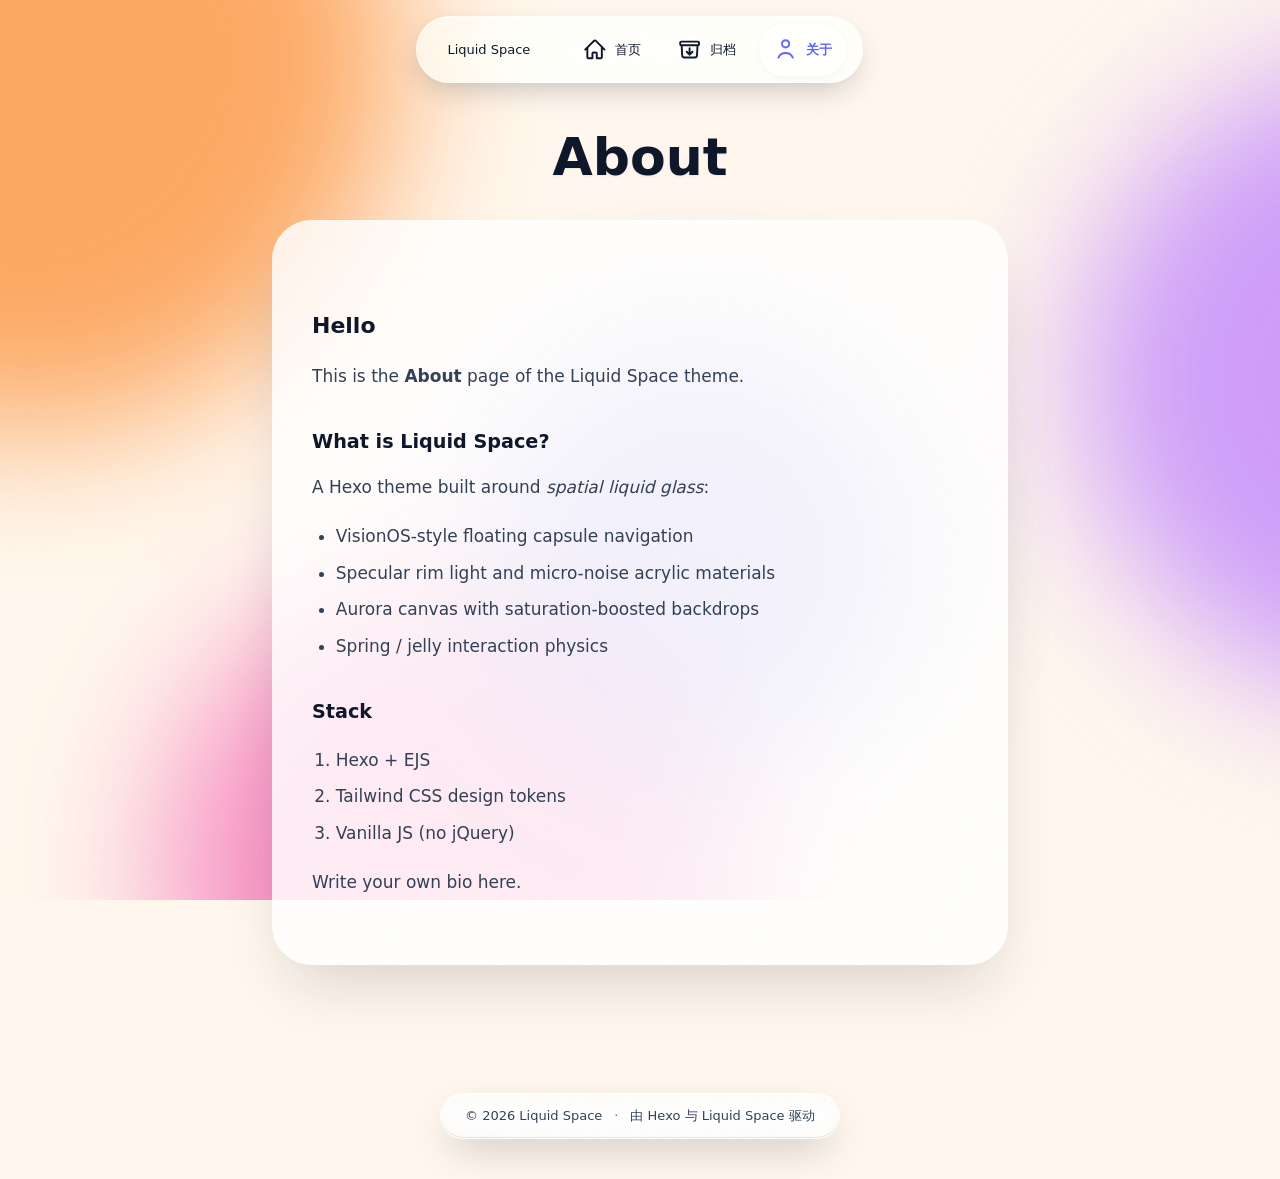
==== commit fa5afc5b: "Site updated: 2026-09-23 01:40:43" ====
--- a/about/index.html
+++ b/about/index.html
@@ -63,7 +63,6 @@
 
   <nav
     id="nav-capsule"
-    data-lens="capsule"
     class="liquid-capsule liquid-specular liquid-nav-shell relative items-center"
     aria-label="菜单"
   >
--- a/css/liquid.css
+++ b/css/liquid.css
@@ -1 +1 @@
-*,:after,:before{--tw-border-spacing-x:0;--tw-border-spacing-y:0;--tw-translate-x:0;--tw-translate-y:0;--tw-rotate:0;--tw-skew-x:0;--tw-skew-y:0;--tw-scale-x:1;--tw-scale-y:1;--tw-pan-x: ;--tw-pan-y: ;--tw-pinch-zoom: ;--tw-scroll-snap-strictness:proximity;--tw-gradient-from-position: ;--tw-gradient-via-position: ;--tw-gradient-to-position: ;--tw-ordinal: ;--tw-slashed-zero: ;--tw-numeric-figure: ;--tw-numeric-spacing: ;--tw-numeric-fraction: ;--tw-ring-inset: ;--tw-ring-offset-width:0px;--tw-ring-offset-color:#fff;--tw-ring-color:rgba(59,130,246,.5);--tw-ring-offset-shadow:0 0 #0000;--tw-ring-shadow:0 0 #0000;--tw-shadow:0 0 #0000;--tw-shadow-colored:0 0 #0000;--tw-blur: ;--tw-brightness: ;--tw-contrast: ;--tw-grayscale: ;--tw-hue-rotate: ;--tw-invert: ;--tw-saturate: ;--tw-sepia: ;--tw-drop-shadow: ;--tw-backdrop-blur: ;--tw-backdrop-brightness: ;--tw-backdrop-contrast: ;--tw-backdrop-grayscale: ;--tw-backdrop-hue-rotate: ;--tw-backdrop-invert: ;--tw-backdrop-opacity: ;--tw-backdrop-saturate: ;--tw-backdrop-sepia: ;--tw-contain-size: ;--tw-contain-layout: ;--tw-contain-paint: ;--tw-contain-style: }::backdrop{--tw-border-spacing-x:0;--tw-border-spacing-y:0;--tw-translate-x:0;--tw-translate-y:0;--tw-rotate:0;--tw-skew-x:0;--tw-skew-y:0;--tw-scale-x:1;--tw-scale-y:1;--tw-pan-x: ;--tw-pan-y: ;--tw-pinch-zoom: ;--tw-scroll-snap-strictness:proximity;--tw-gradient-from-position: ;--tw-gradient-via-position: ;--tw-gradient-to-position: ;--tw-ordinal: ;--tw-slashed-zero: ;--tw-numeric-figure: ;--tw-numeric-spacing: ;--tw-numeric-fraction: ;--tw-ring-inset: ;--tw-ring-offset-width:0px;--tw-ring-offset-color:#fff;--tw-ring-color:rgba(59,130,246,.5);--tw-ring-offset-shadow:0 0 #0000;--tw-ring-shadow:0 0 #0000;--tw-shadow:0 0 #0000;--tw-shadow-colored:0 0 #0000;--tw-blur: ;--tw-brightness: ;--tw-contrast: ;--tw-grayscale: ;--tw-hue-rotate: ;--tw-invert: ;--tw-saturate: ;--tw-sepia: ;--tw-drop-shadow: ;--tw-backdrop-blur: ;--tw-backdrop-brightness: ;--tw-backdrop-contrast: ;--tw-backdrop-grayscale: ;--tw-backdrop-hue-rotate: ;--tw-backdrop-invert: ;--tw-backdrop-opacity: ;--tw-backdrop-saturate: ;--tw-backdrop-sepia: ;--tw-contain-size: ;--tw-contain-layout: ;--tw-contain-paint: ;--tw-contain-style: }/*! tailwindcss v3.4.19 | MIT License | https://tailwindcss.com*/*,:after,:before{box-sizing:border-box;border:0 solid #e5e7eb}:after,:before{--tw-content:""}:host,html{line-height:1.5;-webkit-text-size-adjust:100%;-moz-tab-size:4;-o-tab-size:4;tab-size:4;font-family:ui-sans-serif,system-ui,-apple-system,Segoe UI,PingFang SC,Hiragino Sans GB,Microsoft YaHei,sans-serif;font-feature-settings:normal;font-variation-settings:normal;-webkit-tap-highlight-color:transparent}body{margin:0;line-height:inherit}hr{height:0;color:inherit;border-top-width:1px}abbr:where([title]){-webkit-text-decoration:underline dotted;text-decoration:underline dotted}h1,h2,h3,h4,h5,h6{font-size:inherit;font-weight:inherit}a{color:inherit;text-decoration:inherit}b,strong{font-weight:bolder}code,kbd,pre,samp{font-family:ui-monospace,SFMono-Regular,Menlo,Consolas,Liberation Mono,monospace;font-feature-settings:normal;font-variation-settings:normal;font-size:1em}small{font-size:80%}sub,sup{font-size:75%;line-height:0;position:relative;vertical-align:baseline}sub{bottom:-.25em}sup{top:-.5em}table{text-indent:0;border-color:inherit;border-collapse:collapse}button,input,optgroup,select,textarea{font-family:inherit;font-feature-settings:inherit;font-variation-settings:inherit;font-size:100%;font-weight:inherit;line-height:inherit;letter-spacing:inherit;color:inherit;margin:0;padding:0}button,select{text-transform:none}button,input:where([type=button]),input:where([type=reset]),input:where([type=submit]){-webkit-appearance:button;background-color:transparent;background-image:none}:-moz-focusring{outline:auto}:-moz-ui-invalid{box-shadow:none}progress{vertical-align:baseline}::-webkit-inner-spin-button,::-webkit-outer-spin-button{height:auto}[type=search]{-webkit-appearance:textfield;outline-offset:-2px}::-webkit-search-decoration{-webkit-appearance:none}::-webkit-file-upload-button{-webkit-appearance:button;font:inherit}summary{display:list-item}blockquote,dd,dl,figure,h1,h2,h3,h4,h5,h6,hr,p,pre{margin:0}fieldset{margin:0}fieldset,legend{padding:0}menu,ol,ul{list-style:none;margin:0;padding:0}dialog{padding:0}textarea{resize:vertical}input::-moz-placeholder,textarea::-moz-placeholder{opacity:1;color:#9ca3af}input::placeholder,textarea::placeholder{opacity:1;color:#9ca3af}[role=button],button{cursor:pointer}:disabled{cursor:default}audio,canvas,embed,iframe,img,object,svg,video{display:block;vertical-align:middle}img,video{max-width:100%;height:auto}[hidden]:where(:not([hidden=until-found])){display:none}:root{--liquid-ink:#0f172a;--liquid-ink-muted:#334155;--liquid-ink-faint:#64748b;--liquid-surface:hsla(0,0%,100%,.55);--liquid-surface-raised:hsla(0,0%,100%,.72);--liquid-surface-overlay:hsla(0,0%,100%,.38);--liquid-accent:#6366f1;--liquid-accent-soft:rgba(99,102,241,.18);--liquid-accent-glow:rgba(99,102,241,.45);--liquid-noise-opacity:0.04;--liquid-canvas-a:#f97316;--liquid-canvas-b:#a855f7;--liquid-canvas-c:#22d3ee;--liquid-canvas-bg:#eef2ff;--liquid-reading-veil:hsla(0,0%,100%,.82);--mouse-x:50%;--mouse-y:50%;color-scheme:light}.dark{--liquid-ink:#f8fafc;--liquid-ink-muted:#cbd5e1;--liquid-ink-faint:#94a3b8;--liquid-surface:rgba(15,23,42,.48);--liquid-surface-raised:rgba(15,23,42,.68);--liquid-surface-overlay:rgba(15,23,42,.35);--liquid-accent:#818cf8;--liquid-accent-soft:rgba(129,140,248,.22);--liquid-accent-glow:rgba(129,140,248,.4);--liquid-noise-opacity:0.05;--liquid-canvas-a:#7c3aed;--liquid-canvas-b:#0ea5e9;--liquid-canvas-c:#34d399;--liquid-canvas-bg:#0b1220;--liquid-reading-veil:rgba(15,23,42,.78);color-scheme:dark}[data-aurora=sunset]{--liquid-canvas-a:#fb923c;--liquid-canvas-b:#c084fc;--liquid-canvas-c:#f472b6;--liquid-canvas-bg:#fff7ed}.dark [data-aurora=sunset],.dark[data-aurora=sunset]{--liquid-canvas-a:#ea580c;--liquid-canvas-b:#7c3aed;--liquid-canvas-c:#db2777;--liquid-canvas-bg:#1a0b14}[data-aurora=aurora]{--liquid-canvas-a:#2dd4bf;--liquid-canvas-b:#60a5fa;--liquid-canvas-c:#a78bfa;--liquid-canvas-bg:#ecfeff}.dark [data-aurora=aurora],.dark[data-aurora=aurora]{--liquid-canvas-a:#0f766e;--liquid-canvas-b:#2563eb;--liquid-canvas-c:#7c3aed;--liquid-canvas-bg:#042f2e}[data-aurora=cosmos]{--liquid-canvas-a:#6366f1;--liquid-canvas-b:#8b5cf6;--liquid-canvas-c:#38bdf8;--liquid-canvas-bg:#eef2ff}.dark [data-aurora=cosmos],.dark[data-aurora=cosmos]{--liquid-canvas-a:#312e81;--liquid-canvas-b:#5b21b6;--liquid-canvas-c:#0369a1;--liquid-canvas-bg:#05060f}html{scroll-behavior:smooth;-webkit-font-smoothing:antialiased;-moz-osx-font-smoothing:grayscale;background:var(--liquid-canvas-bg)}body{background-color:transparent;font-family:ui-sans-serif,system-ui,-apple-system,Segoe UI,PingFang SC,Hiragino Sans GB,Microsoft YaHei,sans-serif;color:var(--liquid-ink);min-height:100vh;overflow-x:hidden}::-moz-selection{background:var(--liquid-accent-soft);color:var(--liquid-ink)}::selection{background:var(--liquid-accent-soft);color:var(--liquid-ink)}:focus-visible{outline:2px solid var(--liquid-accent);outline-offset:3px}.liquid-specular{--specular-o:0}.liquid-specular:before{content:"";position:absolute;inset:0;border-radius:inherit;pointer-events:none;z-index:0;opacity:var(--specular-o);background:radial-gradient(320px circle at var(--mouse-x,50%) var(--mouse-y,50%),hsla(0,0%,100%,.7),transparent 55%);transition:opacity .35s ease;mix-blend-mode:soft-light}.liquid-specular.is-lit{--specular-o:0.72}.liquid-card{position:relative;isolation:isolate;overflow:hidden;border-radius:2.5rem;background:linear-gradient(145deg,color-mix(in srgb,var(--liquid-surface) 88%,#fff),var(--liquid-surface));backdrop-filter:saturate(1.55) contrast(1.12) brightness(1.04) blur(12px);-webkit-backdrop-filter:saturate(1.55) contrast(1.12) brightness(1.04) blur(12px);border:1px solid hsla(0,0%,100%,.35);box-shadow:0 20px 44px -14px rgba(15,23,42,.3),0 6px 16px -8px rgba(15,23,42,.14),inset 0 1px 0 0 hsla(0,0%,100%,.75),inset 0 -1px 0 0 hsla(0,0%,100%,.2),inset 1px 0 0 0 hsla(0,0%,100%,.28),inset -1px 0 0 0 hsla(0,0%,100%,.12);transition:box-shadow .5s cubic-bezier(.22,1,.36,1),transform .22s cubic-bezier(.34,1.56,.64,1);cursor:pointer}.liquid-card:after{content:"";position:absolute;inset:0;border-radius:inherit;pointer-events:none;opacity:var(--liquid-noise-opacity);background-image:url("data:image/svg+xml;charset=utf-8,%3Csvg xmlns='http://www.w3.org/2000/svg' viewBox='0 0 256 256'%3E%3Cfilter id='a'%3E%3CfeTurbulence baseFrequency='.85' numOctaves='4' stitchTiles='stitch' type='fractalNoise'/%3E%3C/filter%3E%3Crect width='100%25' height='100%25' filter='url(%23a)'/%3E%3C/svg%3E");background-size:180px 180px;mix-blend-mode:overlay;z-index:1}.liquid-card:focus-within,.liquid-card:hover{box-shadow:0 28px 56px -16px rgba(15,23,42,.36),0 10px 24px -10px rgba(15,23,42,.18),inset 0 1px 0 0 hsla(0,0%,100%,.9),inset 0 -1px 0 0 hsla(0,0%,100%,.28),inset 1px 0 0 0 hsla(0,0%,100%,.4),inset -1px 0 0 0 hsla(0,0%,100%,.18),0 0 0 1px hsla(0,0%,100%,.22)}.liquid-capsule{position:relative;display:inline-flex;align-items:center;gap:.5rem;border-radius:9999px;isolation:isolate;background:linear-gradient(145deg,color-mix(in srgb,var(--liquid-surface) 88%,#fff),var(--liquid-surface));backdrop-filter:saturate(1.55) contrast(1.12) brightness(1.05) blur(10px);-webkit-backdrop-filter:saturate(1.55) contrast(1.12) brightness(1.05) blur(10px);border:1px solid hsla(0,0%,100%,.4);box-shadow:0 14px 36px -10px rgba(15,23,42,.28),inset 0 1px 0 0 hsla(0,0%,100%,.85),inset 0 -1px 0 0 hsla(0,0%,100%,.22),inset 1px 0 0 0 hsla(0,0%,100%,.3);transition:transform .45s cubic-bezier(.34,1.56,.64,1),box-shadow .4s ease}.liquid-capsule:after{content:"";position:absolute;inset:0;border-radius:inherit;pointer-events:none;opacity:var(--liquid-noise-opacity);background-image:url("data:image/svg+xml;charset=utf-8,%3Csvg xmlns='http://www.w3.org/2000/svg' viewBox='0 0 256 256'%3E%3Cfilter id='a'%3E%3CfeTurbulence baseFrequency='.85' numOctaves='4' stitchTiles='stitch' type='fractalNoise'/%3E%3C/filter%3E%3Crect width='100%25' height='100%25' filter='url(%23a)'/%3E%3C/svg%3E");background-size:180px 180px;mix-blend-mode:overlay;z-index:1}.liquid-capsule:hover{transform:scale(1.04)}.has-liquid-lens.liquid-capsule:hover{transform:none}.liquid-capsule:active{animation:jelly .55s cubic-bezier(.34,1.56,.64,1)}.has-liquid-lens.liquid-capsule:active{animation:none}.liquid-glass-btn{position:relative;width:3.5rem;height:3.5rem;border-radius:9999px;isolation:isolate;display:grid;place-items:center;background:linear-gradient(145deg,color-mix(in srgb,var(--liquid-surface) 88%,#fff),var(--liquid-surface));backdrop-filter:saturate(1.55) contrast(1.12) brightness(1.05) blur(10px);-webkit-backdrop-filter:saturate(1.55) contrast(1.12) brightness(1.05) blur(10px);border:1px solid hsla(0,0%,100%,.4);box-shadow:0 14px 36px -10px rgba(15,23,42,.28),inset 0 1px 0 0 hsla(0,0%,100%,.85),inset 0 -1px 0 0 hsla(0,0%,100%,.22),inset 1px 0 0 0 hsla(0,0%,100%,.3);transition:transform .45s cubic-bezier(.34,1.56,.64,1),box-shadow .4s ease;will-change:transform;cursor:pointer}.liquid-glass-btn:after{content:"";position:absolute;inset:0;border-radius:inherit;pointer-events:none;opacity:var(--liquid-noise-opacity);background-image:url("data:image/svg+xml;charset=utf-8,%3Csvg xmlns='http://www.w3.org/2000/svg' viewBox='0 0 256 256'%3E%3Cfilter id='a'%3E%3CfeTurbulence baseFrequency='.85' numOctaves='4' stitchTiles='stitch' type='fractalNoise'/%3E%3C/filter%3E%3Crect width='100%25' height='100%25' filter='url(%23a)'/%3E%3C/svg%3E");background-size:180px 180px;mix-blend-mode:overlay;z-index:1}.liquid-glass-btn:hover{transform:scale(1.06);box-shadow:0 18px 44px -12px rgba(15,23,42,.32),0 0 0 1px hsla(0,0%,100%,.18),inset 0 1px 0 0 hsla(0,0%,100%,.95),inset 0 -1px 0 0 hsla(0,0%,100%,.28),inset 1px 0 0 0 hsla(0,0%,100%,.4)}.liquid-glass-btn:active{animation:jelly .55s cubic-bezier(.34,1.56,.64,1)}.liquid-hero{min-height:15.5rem}.liquid-hero-title{min-height:2.3em}.liquid-hero-sub{min-height:3.5em}@media (min-width:640px){.liquid-hero{min-height:17.5rem}}.liquid-badge{font-size:.75rem;line-height:1.4;font-weight:500;position:relative;display:inline-flex;align-items:center;border-radius:9999px;padding:.2rem .65rem;background:color-mix(in srgb,var(--liquid-surface) 55%,transparent);border:1px solid hsla(0,0%,100%,.28);backdrop-filter:saturate(1.3) blur(12px);-webkit-backdrop-filter:saturate(1.3) blur(12px)}.liquid-reading{position:relative;border-radius:2.5rem;background:var(--liquid-reading-veil);backdrop-filter:saturate(1.25) blur(32px);-webkit-backdrop-filter:saturate(1.25) blur(32px);box-shadow:0 32px 64px -20px rgba(15,23,42,.18),inset 0 1px 0 0 hsla(0,0%,100%,.4)}.liquid-reading:after{content:"";position:absolute;inset:0;border-radius:inherit;pointer-events:none;opacity:var(--liquid-noise-opacity);background-image:url("data:image/svg+xml;charset=utf-8,%3Csvg xmlns='http://www.w3.org/2000/svg' viewBox='0 0 256 256'%3E%3Cfilter id='a'%3E%3CfeTurbulence baseFrequency='.85' numOctaves='4' stitchTiles='stitch' type='fractalNoise'/%3E%3C/filter%3E%3Crect width='100%25' height='100%25' filter='url(%23a)'/%3E%3C/svg%3E");background-size:180px 180px;mix-blend-mode:overlay;z-index:1}.liquid-code{font-family:ui-monospace,SFMono-Regular,Menlo,Consolas,Liberation Mono,monospace;position:relative;overflow:hidden;border-radius:2.5rem;background:rgba(15,23,42,.88);box-shadow:var(--liquid-code);border:1px solid hsla(0,0%,100%,.08)}.liquid-code:before{content:"";position:absolute;top:0;left:10%;right:10%;height:1px;background:linear-gradient(90deg,transparent,hsla(0,0%,100%,.45),transparent);pointer-events:none;z-index:2}.aurora-canvas{position:fixed;inset:0;z-index:-1;overflow:hidden;pointer-events:none;background:var(--liquid-canvas-bg)}.aurora-shift{position:absolute;inset:-12%;transform:translate3d(calc(var(--aurora-x, 0)*1px),calc(var(--aurora-y, 0)*1px),0);transition:transform .8s cubic-bezier(.22,1,.36,1)}.aurora-blob{position:absolute;border-radius:9999px;filter:blur(72px);opacity:.78;will-change:transform}.dark .aurora-blob{mix-blend-mode:screen}.aurora-blob-a{width:58vw;height:58vw;top:-18%;left:-12%;background:var(--liquid-canvas-a);animation:aurora-drift 14s ease-in-out infinite}.aurora-blob-b{width:50vw;height:50vw;top:15%;right:-18%;background:var(--liquid-canvas-b);animation:aurora-drift-alt 17s ease-in-out infinite}.aurora-blob-c{width:46vw;height:46vw;bottom:-14%;left:20%;background:var(--liquid-canvas-c);animation:aurora-drift 19s ease-in-out infinite reverse}.aurora-blob-d{width:34vw;height:34vw;top:40%;left:40%;background:var(--liquid-accent);opacity:.45;animation:aurora-pulse 11s ease-in-out infinite}.liquid-nav-shell{height:4.2rem;gap:.55rem;padding:.5rem 1rem;transition:padding .55s cubic-bezier(.34,1.25,.64,1),gap .55s cubic-bezier(.34,1.25,.64,1)}.liquid-nav-shell.nav-collapsed{padding-left:.7rem;padding-right:.7rem;gap:.4rem}.liquid-nav-btn-lg{height:3.25rem;min-height:3.25rem;padding-left:.9rem;padding-right:.9rem;gap:.55rem;transition:transform .28s cubic-bezier(.34,1.56,.64,1),padding .55s cubic-bezier(.34,1.25,.64,1),gap .55s cubic-bezier(.34,1.25,.64,1)}.liquid-nav-icon{width:1.45rem;height:1.45rem}.liquid-nav-divider{width:1px;height:1.35rem;margin-left:.15rem;margin-right:.15rem}.nav-indicator{position:absolute;top:7px;left:0;width:0;height:3.25rem;pointer-events:none;z-index:0;opacity:0;background:linear-gradient(180deg,hsla(0,0%,100%,.38),hsla(0,0%,100%,.18));box-shadow:inset 0 1px 0 0 hsla(0,0%,100%,.55),0 4px 12px rgba(15,23,42,.12);transform:translateX(0) scale(.72,.88);transform-origin:center center;transition:left .48s cubic-bezier(.34,1.4,.64,1),top .48s cubic-bezier(.34,1.4,.64,1),width .48s cubic-bezier(.34,1.4,.64,1),height .48s cubic-bezier(.34,1.4,.64,1),transform .36s cubic-bezier(.34,1.56,.64,1),border-radius .36s ease,opacity .2s ease}.nav-indicator,.nav-indicator.is-circle{border-radius:9999px}.nav-indicator.is-on{opacity:1;transform:translateX(0) scale(1)}.nav-indicator.is-boost{transform:translateX(0) scale(1.1,1.06)}.nav-indicator.is-instant{transition:none}.toc-list{position:relative;overflow-y:auto;overflow-x:hidden;padding:.35rem;margin:-.35rem;max-height:min(50vh,28rem);scrollbar-width:thin}.toc ol.toc,.toc-child{list-style:none;margin:0;padding:0}.toc-link{position:relative;z-index:1;display:flex;align-items:center;width:100%;border-radius:9999px;padding:.42rem .75rem;text-decoration:none;color:inherit;transition:color .2s ease,font-weight .2s ease}.toc-level-2>.toc-link{font-weight:500;color:var(--liquid-ink-muted)}.toc-level-3>.toc-link{padding-left:1.5rem;color:var(--liquid-ink-faint)}.toc-link[aria-current=true]{color:var(--liquid-ink);font-weight:600}.toc-indicator{position:absolute;left:0;top:0;width:0;height:0;border-radius:9999px;pointer-events:none;z-index:0;opacity:0;background:linear-gradient(90deg,hsla(0,0%,100%,.38),hsla(0,0%,100%,.18));box-shadow:inset 0 1px 0 0 hsla(0,0%,100%,.55),0 4px 12px rgba(15,23,42,.12);transform:scale(.88,.72);transform-origin:center center;transition:left .48s cubic-bezier(.34,1.4,.64,1),top .48s cubic-bezier(.34,1.4,.64,1),width .48s cubic-bezier(.34,1.4,.64,1),height .48s cubic-bezier(.34,1.4,.64,1),transform .36s cubic-bezier(.34,1.56,.64,1),opacity .2s ease}.toc-indicator.is-on{opacity:1;transform:scale(1)}.toc-indicator.is-boost{transform:scale(1.04,1.08)}.toc-indicator.is-instant{transition:none}.toc-busy .toc-link:active{transform:none}.typewriter{display:inline}.typewriter.is-done:after,.typewriter.is-typing:after{content:"";display:inline-block;width:.08em;height:.85em;margin-left:.12em;background:currentColor;vertical-align:-.05em;border-radius:1px}.typewriter.is-typing:after{animation:caret-blink 1s step-end infinite}.typewriter.is-done:after{opacity:0}@keyframes caret-blink{0%,49%{opacity:1}50%,to{opacity:0}}.liquid-nav-btn{transition:transform .28s cubic-bezier(.34,1.56,.64,1),background-color .2s ease,color .2s ease}.liquid-nav-btn:active{transform:scale(.9)}.nav-capsule-busy .liquid-nav-btn:active{transform:none}.liquid-card.is-pressed{transform:scale(.985)}.liquid-capsule:not(.has-liquid-lens):active{transform:scale(.96)}.liquid-badge:active{transform:scale(.94)}.reading-progress{transform-origin:left center;transform:scaleX(var(--progress,0));will-change:transform}.nav-label{max-width:12rem;overflow:hidden;white-space:nowrap;opacity:1;flex-shrink:1;transition:max-width .55s cubic-bezier(.34,1.2,.64,1),opacity .35s cubic-bezier(.22,1,.36,1) .05s,margin .5s cubic-bezier(.34,1.2,.64,1)}.nav-collapsed .nav-label{max-width:0;opacity:0;margin:0;flex-shrink:0}.nav-collapsed .liquid-nav-btn-lg{padding-left:.65rem;padding-right:.65rem;gap:0}.nav-collapsed .liquid-nav-btn-icon{padding-left:0;padding-right:0}.prose-liquid{font-size:1.0625rem;line-height:1.75;font-weight:400;color:var(--liquid-ink-muted)}.prose-liquid h1,.prose-liquid h2,.prose-liquid h3,.prose-liquid h4{font-family:ui-sans-serif,system-ui,-apple-system,Segoe UI,PingFang SC,Microsoft YaHei,sans-serif;font-weight:600;color:var(--liquid-ink);margin-top:1.75em;margin-bottom:.75em;scroll-margin-top:6rem}.prose-liquid h1{font-size:1.5rem;line-height:1.35;font-weight:600}.prose-liquid h2{font-size:1.375rem}.prose-liquid h3{font-size:1.2rem}.prose-liquid p{margin-bottom:1.15em}.prose-liquid a{color:var(--liquid-accent);text-decoration:underline;text-underline-offset:3px;text-decoration-color:color-mix(in srgb,var(--liquid-accent) 45%,transparent);transition:text-decoration-color .25s ease}.prose-liquid a:hover{text-decoration-color:var(--liquid-accent)}.prose-liquid ol,.prose-liquid ul{margin:1em 0 1.15em;padding-left:1.4em}.prose-liquid li{margin-bottom:.4em}.prose-liquid ul{list-style:disc}.prose-liquid ol{list-style:decimal}.prose-liquid blockquote{position:relative;border-radius:2.5rem;margin:1.5em 0;padding:1rem 1.25rem 1rem 1.5rem;background:var(--liquid-accent-soft);border-left:3px solid var(--liquid-accent);box-shadow:inset 0 0 0 1px hsla(0,0%,100%,.12)}.prose-liquid blockquote p:last-child{margin-bottom:0}.prose-liquid code{font-family:ui-monospace,SFMono-Regular,Menlo,Consolas,Liberation Mono,monospace;font-size:.75rem;line-height:1.4;font-weight:500;padding:.15em .4em;border-radius:.4em;background:var(--liquid-accent-soft);color:var(--liquid-ink)}.prose-liquid pre{margin:1.5em 0;overflow-x:auto;padding:1.15rem 1.25rem;color:#e2e8f0;font-size:.875rem;line-height:1.7}.prose-liquid pre code{background-color:transparent;padding:0;color:inherit;border-radius:0;background:transparent}.prose-liquid img{border-radius:2.5rem;margin:1.5em auto;max-width:100%;height:auto}.prose-liquid table{width:100%;margin:1.5em 0;border-collapse:collapse;font-size:.9375rem}.prose-liquid td,.prose-liquid th{padding:.65rem .85rem;border:1px solid rgba(148,163,184,.35);text-align:left}.prose-liquid th{background:var(--liquid-accent-soft);font-weight:600}.prose-liquid hr{margin:2.5em auto;width:40%;border:0;height:1px;background:linear-gradient(90deg,transparent,rgba(148,163,184,.55),transparent)}.prose-liquid figure.highlight{font-family:ui-monospace,SFMono-Regular,Menlo,Consolas,Liberation Mono,monospace;position:relative;overflow:hidden;border-radius:2.5rem;background:rgba(15,23,42,.88);box-shadow:var(--liquid-code);border:1px solid hsla(0,0%,100%,.08)}.prose-liquid figure.highlight:before{content:"";position:absolute;top:0;left:10%;right:10%;height:1px;background:linear-gradient(90deg,transparent,hsla(0,0%,100%,.45),transparent);pointer-events:none;z-index:2}.prose-liquid figure.highlight{position:relative;margin-top:1.5rem;margin-bottom:1.5rem;overflow:hidden;border-radius:2.5rem;margin:1.5em 0}.prose-liquid figure.highlight table{width:100%;border:0;margin:0;display:block;overflow-x:auto}.prose-liquid figure.highlight td{border:0;padding:0}.prose-liquid figure.highlight pre{margin:0;border-radius:0;background:transparent;box-shadow:none;padding:1.15rem 1.25rem}.prose-liquid figure.highlight .gutter{-webkit-user-select:none;-moz-user-select:none;user-select:none;border-right-width:1px;border-color:hsla(0,0%,100%,.1);text-align:right;vertical-align:top;width:1%;color:rgba(148,163,184,.7);font-size:.8125rem;line-height:1.7;padding:1.15rem .65rem 1.15rem .85rem}.prose-liquid figure.highlight .gutter pre{padding:0}.prose-liquid figure.highlight .code pre{padding:1.15rem 1.25rem}.prose-liquid figure.highlight figcaption{position:absolute;left:1rem;top:.35rem;z-index:2;font-size:.75rem;color:rgba(148,163,184,.9)}.pointer-events-none{pointer-events:none}.visible{visibility:visible}.collapse{visibility:collapse}.fixed{position:fixed}.absolute{position:absolute}.relative{position:relative}.inset-0{inset:0}.inset-x-0{left:0;right:0}.bottom-0{bottom:0}.bottom-6{bottom:1.5rem}.left-4{left:1rem}.left-\[-1\.95rem\]{left:-1.95rem}.right-3{right:.75rem}.right-4{right:1rem}.top-0{top:0}.top-3{top:.75rem}.top-5{top:1.25rem}.z-10{z-index:10}.z-nav{z-index:50}.mx-auto{margin-left:auto;margin-right:auto}.mb-1{margin-bottom:.25rem}.mb-10{margin-bottom:2.5rem}.mb-12{margin-bottom:3rem}.mb-16{margin-bottom:4rem}.mb-2{margin-bottom:.5rem}.mb-3{margin-bottom:.75rem}.mb-4{margin-bottom:1rem}.mb-6{margin-bottom:1.5rem}.mb-8{margin-bottom:2rem}.mt-1{margin-top:.25rem}.mt-10{margin-top:2.5rem}.mt-12{margin-top:3rem}.line-clamp-2{-webkit-line-clamp:2}.line-clamp-2,.line-clamp-3{overflow:hidden;display:-webkit-box;-webkit-box-orient:vertical}.line-clamp-3{-webkit-line-clamp:3}.block{display:block}.flex{display:flex}.inline-flex{display:inline-flex}.grid{display:grid}.hidden{display:none}.aspect-video{aspect-ratio:16/9}.h-0\.5{height:.125rem}.h-2\.5{height:.625rem}.h-4{height:1rem}.h-6{height:1.5rem}.h-full{height:100%}.min-h-screen{min-height:100vh}.w-2\.5{width:.625rem}.w-4{width:1rem}.w-6{width:1.5rem}.w-64{width:16rem}.w-full{width:100%}.w-px{width:1px}.max-w-2xl{max-width:42rem}.max-w-fit{max-width:-moz-fit-content;max-width:fit-content}.max-w-md{max-width:28rem}.max-w-reading{max-width:46rem}.max-w-shell{max-width:72rem}.flex-1{flex:1 1 0%}.shrink-0{flex-shrink:0}.origin-left{transform-origin:left}.transform{transform:translate(var(--tw-translate-x),var(--tw-translate-y)) rotate(var(--tw-rotate)) skewX(var(--tw-skew-x)) skewY(var(--tw-skew-y)) scaleX(var(--tw-scale-x)) scaleY(var(--tw-scale-y))}@keyframes float-up{0%{opacity:0;transform:translate3d(0,24px,0) scale(.98)}to{opacity:1;transform:translateZ(0) scale(1)}}.animate-float-up{animation:float-up .7s cubic-bezier(.22,1,.36,1) both}@keyframes pulse{50%{opacity:.5}}.animate-pulse{animation:pulse 2s cubic-bezier(.4,0,.6,1) infinite}.cursor-pointer{cursor:pointer}.resize{resize:both}.flex-col{flex-direction:column}.flex-wrap{flex-wrap:wrap}.place-items-center{place-items:center}.items-center{align-items:center}.items-baseline{align-items:baseline}.justify-start{justify-content:flex-start}.justify-center{justify-content:center}.justify-between{justify-content:space-between}.gap-1{gap:.25rem}.gap-2{gap:.5rem}.gap-3{gap:.75rem}.gap-4{gap:1rem}.gap-6{gap:1.5rem}.space-y-4>:not([hidden])~:not([hidden]){--tw-space-y-reverse:0;margin-top:calc(1rem*(1 - var(--tw-space-y-reverse)));margin-bottom:calc(1rem*var(--tw-space-y-reverse))}.space-y-8>:not([hidden])~:not([hidden]){--tw-space-y-reverse:0;margin-top:calc(2rem*(1 - var(--tw-space-y-reverse)));margin-bottom:calc(2rem*var(--tw-space-y-reverse))}.overflow-hidden{overflow:hidden}.rounded-capsule,.rounded-full{border-radius:9999px}.rounded-squircle,.rounded-squircle-lg{border-radius:2.5rem}.rounded-squircle-xl{border-radius:3rem}.border-0{border-width:0}.bg-accent{background-color:var(--liquid-accent)}.bg-red-400\/20{background-color:hsla(0,91%,71%,.2)}.bg-transparent{background-color:transparent}.bg-white\/10{background-color:hsla(0,0%,100%,.1)}.bg-white\/20{background-color:hsla(0,0%,100%,.2)}.bg-white\/25{background-color:hsla(0,0%,100%,.25)}.bg-gradient-to-b{background-image:linear-gradient(to bottom,var(--tw-gradient-stops))}.from-transparent{--tw-gradient-from:transparent var(--tw-gradient-from-position);--tw-gradient-to:transparent var(--tw-gradient-to-position);--tw-gradient-stops:var(--tw-gradient-from),var(--tw-gradient-to)}.to-transparent{--tw-gradient-to:transparent var(--tw-gradient-to-position)}.object-cover{-o-object-fit:cover;object-fit:cover}.p-4{padding:1rem}.p-5{padding:1.25rem}.p-card{padding:1.75rem}.px-1{padding-left:.25rem;padding-right:.25rem}.px-5{padding-left:1.25rem;padding-right:1.25rem}.px-6{padding-left:1.5rem;padding-right:1.5rem}.px-8{padding-left:2rem;padding-right:2rem}.py-1\.5{padding-top:.375rem;padding-bottom:.375rem}.py-10{padding-top:2.5rem;padding-bottom:2.5rem}.py-16{padding-top:4rem;padding-bottom:4rem}.py-2{padding-top:.5rem;padding-bottom:.5rem}.py-3{padding-top:.75rem;padding-bottom:.75rem}.pb-10{padding-bottom:2.5rem}.pb-24{padding-bottom:6rem}.pl-10{padding-left:2.5rem}.pt-32{padding-top:8rem}.pt-4{padding-top:1rem}.pt-8{padding-top:2rem}.text-center{text-align:center}.font-display{font-family:ui-sans-serif,system-ui,-apple-system,Segoe UI,PingFang SC,Microsoft YaHei,sans-serif}.font-sans{font-family:ui-sans-serif,system-ui,-apple-system,Segoe UI,PingFang SC,Hiragino Sans GB,Microsoft YaHei,sans-serif}.text-badge{font-size:.75rem;line-height:1.4;font-weight:500}.text-body{font-size:1.0625rem;line-height:1.75;font-weight:400}.text-hero{font-size:clamp(2rem,5vw,3.25rem);line-height:1.15;font-weight:600}.text-meta{font-size:.8125rem;line-height:1.5;font-weight:500}.text-title{font-size:1.5rem;line-height:1.35}.font-semibold,.text-title{font-weight:600}.uppercase{text-transform:uppercase}.leading-snug{line-height:1.375}.tracking-widest{letter-spacing:.1em}.text-accent{color:var(--liquid-accent)}.text-inherit{color:inherit}.text-ink{color:var(--liquid-ink)}.text-ink-faint{color:var(--liquid-ink-faint)}.text-ink-muted{color:var(--liquid-ink-muted)}.text-slate-200{--tw-text-opacity:1;color:rgb(226 232 240/var(--tw-text-opacity,1))}.no-underline{text-decoration-line:none}.opacity-0{opacity:0}.opacity-100{opacity:1}.shadow-\[0_0_12px_var\(--liquid-accent-glow\)\]{--tw-shadow:0 0 12px var(--liquid-accent-glow);--tw-shadow-colored:0 0 12px var(--tw-shadow-color)}.shadow-\[0_0_12px_var\(--liquid-accent-glow\)\],.shadow-liquid-glow{box-shadow:var(--tw-ring-offset-shadow,0 0 #0000),var(--tw-ring-shadow,0 0 #0000),var(--tw-shadow)}.shadow-liquid-glow{--tw-shadow:0 24px 48px -12px rgba(15,23,42,.22),0 8px 20px -8px rgba(15,23,42,.12),0 0 0 1px hsla(0,0%,100%,.18);--tw-shadow-colored:0 24px 48px -12px var(--tw-shadow-color),0 8px 20px -8px var(--tw-shadow-color),0 0 0 1px var(--tw-shadow-color)}.shadow-liquid-rim{--tw-shadow:inset 0 1px 0 0 hsla(0,0%,100%,.55),inset 0 -1px 0 0 rgba(0,0,0,.1),inset 1px 0 0 0 hsla(0,0%,100%,.18);--tw-shadow-colored:inset 0 1px 0 0 var(--tw-shadow-color),inset 0 -1px 0 0 var(--tw-shadow-color),inset 1px 0 0 0 var(--tw-shadow-color);box-shadow:var(--tw-ring-offset-shadow,0 0 #0000),var(--tw-ring-shadow,0 0 #0000),var(--tw-shadow)}.blur{--tw-blur:blur(8px)}.blur,.filter{filter:var(--tw-blur) var(--tw-brightness) var(--tw-contrast) var(--tw-grayscale) var(--tw-hue-rotate) var(--tw-invert) var(--tw-saturate) var(--tw-sepia) var(--tw-drop-shadow)}.backdrop-blur-liquid{--tw-backdrop-blur:blur(28px)}.backdrop-blur-liquid,.backdrop-blur-liquid-heavy{-webkit-backdrop-filter:var(--tw-backdrop-blur) var(--tw-backdrop-brightness) var(--tw-backdrop-contrast) var(--tw-backdrop-grayscale) var(--tw-backdrop-hue-rotate) var(--tw-backdrop-invert) var(--tw-backdrop-opacity) var(--tw-backdrop-saturate) var(--tw-backdrop-sepia);backdrop-filter:var(--tw-backdrop-blur) var(--tw-backdrop-brightness) var(--tw-backdrop-contrast) var(--tw-backdrop-grayscale) var(--tw-backdrop-hue-rotate) var(--tw-backdrop-invert) var(--tw-backdrop-opacity) var(--tw-backdrop-saturate) var(--tw-backdrop-sepia)}.backdrop-blur-liquid-heavy{--tw-backdrop-blur:blur(48px)}.backdrop-blur-liquid-nav{--tw-backdrop-blur:blur(36px)}.backdrop-blur-liquid-nav,.backdrop-blur-liquid-soft{-webkit-backdrop-filter:var(--tw-backdrop-blur) var(--tw-backdrop-brightness) var(--tw-backdrop-contrast) var(--tw-backdrop-grayscale) var(--tw-backdrop-hue-rotate) var(--tw-backdrop-invert) var(--tw-backdrop-opacity) var(--tw-backdrop-saturate) var(--tw-backdrop-sepia);backdrop-filter:var(--tw-backdrop-blur) var(--tw-backdrop-brightness) var(--tw-backdrop-contrast) var(--tw-backdrop-grayscale) var(--tw-backdrop-hue-rotate) var(--tw-backdrop-invert) var(--tw-backdrop-opacity) var(--tw-backdrop-saturate) var(--tw-backdrop-sepia)}.backdrop-blur-liquid-soft{--tw-backdrop-blur:blur(16px)}.backdrop-filter{-webkit-backdrop-filter:var(--tw-backdrop-blur) var(--tw-backdrop-brightness) var(--tw-backdrop-contrast) var(--tw-backdrop-grayscale) var(--tw-backdrop-hue-rotate) var(--tw-backdrop-invert) var(--tw-backdrop-opacity) var(--tw-backdrop-saturate) var(--tw-backdrop-sepia);backdrop-filter:var(--tw-backdrop-blur) var(--tw-backdrop-brightness) var(--tw-backdrop-contrast) var(--tw-backdrop-grayscale) var(--tw-backdrop-hue-rotate) var(--tw-backdrop-invert) var(--tw-backdrop-opacity) var(--tw-backdrop-saturate) var(--tw-backdrop-sepia)}.transition{transition-property:color,background-color,border-color,text-decoration-color,fill,stroke,opacity,box-shadow,transform,filter,-webkit-backdrop-filter;transition-property:color,background-color,border-color,text-decoration-color,fill,stroke,opacity,box-shadow,transform,filter,backdrop-filter;transition-property:color,background-color,border-color,text-decoration-color,fill,stroke,opacity,box-shadow,transform,filter,backdrop-filter,-webkit-backdrop-filter;transition-timing-function:cubic-bezier(.4,0,.2,1);transition-duration:.15s}.transition-opacity{transition-property:opacity;transition-timing-function:cubic-bezier(.4,0,.2,1);transition-duration:.15s}.transition-transform{transition-property:transform;transition-timing-function:cubic-bezier(.4,0,.2,1);transition-duration:.15s}.duration-700{transition-duration:.7s}.duration-liquid{transition-duration:.5s}.ease-fluid{transition-timing-function:cubic-bezier(.22,1,.36,1)}.ease-jelly{transition-timing-function:cubic-bezier(.34,1.56,.64,1)}.ease-spring{transition-timing-function:cubic-bezier(.175,.885,.32,1.275)}.will-change-transform{will-change:transform}.text-shadow-soft{text-shadow:0 1px 2px rgba(15,23,42,.08)}.safe-px{padding-left:max(1.25rem,env(safe-area-inset-left));padding-right:max(1.25rem,env(safe-area-inset-right))}.noise-layer{position:relative}.noise-layer:after{content:"";position:absolute;inset:0;border-radius:inherit;pointer-events:none;opacity:var(--liquid-noise-opacity);background-image:url("data:image/svg+xml;charset=utf-8,%3Csvg xmlns='http://www.w3.org/2000/svg' viewBox='0 0 256 256'%3E%3Cfilter id='a'%3E%3CfeTurbulence baseFrequency='.85' numOctaves='4' stitchTiles='stitch' type='fractalNoise'/%3E%3C/filter%3E%3Crect width='100%25' height='100%25' filter='url(%23a)'/%3E%3C/svg%3E");background-size:180px 180px;mix-blend-mode:overlay;z-index:1}.liquid-glass{position:relative;isolation:isolate;background:linear-gradient(145deg,color-mix(in srgb,var(--liquid-surface) 88%,#fff),var(--liquid-surface));backdrop-filter:saturate(1.55) contrast(1.12) brightness(1.04) blur(14px);-webkit-backdrop-filter:saturate(1.55) contrast(1.12) brightness(1.04) blur(14px);box-shadow:0 18px 40px -12px rgba(15,23,42,.28),0 4px 12px -4px rgba(15,23,42,.12),inset 0 1px 0 0 hsla(0,0%,100%,.72),inset 0 -1px 0 0 rgba(0,0,0,.14),inset 1px 0 0 0 hsla(0,0%,100%,.28),inset -1px 0 0 0 hsla(0,0%,100%,.12)}.has-liquid-lens{box-shadow:0 18px 40px -12px rgba(15,23,42,.28),0 4px 12px -4px rgba(15,23,42,.12),inset 0 1px 0 0 hsla(0,0%,100%,.78),inset 0 -1px 0 0 rgba(0,0,0,.16),inset 1px 0 0 0 hsla(0,0%,100%,.32),inset -1px 0 0 0 hsla(0,0%,100%,.14)}.no-svg-lens .liquid-capsule,.no-svg-lens .liquid-card,.no-svg-lens .liquid-glass{backdrop-filter:saturate(1.55) contrast(1.12) brightness(1.04) blur(16px);-webkit-backdrop-filter:saturate(1.55) contrast(1.12) brightness(1.04) blur(16px)}.hover\:bg-white\/15:hover{background-color:hsla(0,0%,100%,.15)}.hover\:bg-white\/20:hover{background-color:hsla(0,0%,100%,.2)}.hover\:text-ink:hover{color:var(--liquid-ink)}.group:hover .group-hover\:translate-x-1{--tw-translate-x:0.25rem;transform:translate(var(--tw-translate-x),var(--tw-translate-y)) rotate(var(--tw-rotate)) skewX(var(--tw-skew-x)) skewY(var(--tw-skew-y)) scaleX(var(--tw-scale-x)) scaleY(var(--tw-scale-y))}.group:hover .group-hover\:text-accent{color:var(--liquid-accent)}@media (min-width:640px){.sm\:left-1\/2{left:50%}.sm\:left-\[calc\(52\%-0\.35rem\)\]{left:calc(52% - .35rem)}.sm\:left-auto{left:auto}.sm\:right-6{right:1.5rem}.sm\:right-\[calc\(52\%-0\.35rem\)\]{right:calc(52% - .35rem)}.sm\:mb-20{margin-bottom:5rem}.sm\:inline{display:inline}.sm\:grid-cols-2{grid-template-columns:repeat(2,minmax(0,1fr))}.sm\:flex-row{flex-direction:row}.sm\:justify-center{justify-content:center}.sm\:gap-3{gap:.75rem}.sm\:px-10{padding-left:2.5rem;padding-right:2.5rem}.sm\:px-12{padding-left:3rem;padding-right:3rem}.sm\:py-12{padding-top:3rem;padding-bottom:3rem}.sm\:py-14{padding-top:3.5rem;padding-bottom:3.5rem}.sm\:pl-0{padding-left:0}.sm\:pl-\[52\%\]{padding-left:52%}.sm\:pr-\[52\%\]{padding-right:52%}.sm\:text-right{text-align:right}}@media (min-width:768px){.md\:grid-cols-2{grid-template-columns:repeat(2,minmax(0,1fr))}}+*,:after,:before{--tw-border-spacing-x:0;--tw-border-spacing-y:0;--tw-translate-x:0;--tw-translate-y:0;--tw-rotate:0;--tw-skew-x:0;--tw-skew-y:0;--tw-scale-x:1;--tw-scale-y:1;--tw-pan-x: ;--tw-pan-y: ;--tw-pinch-zoom: ;--tw-scroll-snap-strictness:proximity;--tw-gradient-from-position: ;--tw-gradient-via-position: ;--tw-gradient-to-position: ;--tw-ordinal: ;--tw-slashed-zero: ;--tw-numeric-figure: ;--tw-numeric-spacing: ;--tw-numeric-fraction: ;--tw-ring-inset: ;--tw-ring-offset-width:0px;--tw-ring-offset-color:#fff;--tw-ring-color:rgba(59,130,246,.5);--tw-ring-offset-shadow:0 0 #0000;--tw-ring-shadow:0 0 #0000;--tw-shadow:0 0 #0000;--tw-shadow-colored:0 0 #0000;--tw-blur: ;--tw-brightness: ;--tw-contrast: ;--tw-grayscale: ;--tw-hue-rotate: ;--tw-invert: ;--tw-saturate: ;--tw-sepia: ;--tw-drop-shadow: ;--tw-backdrop-blur: ;--tw-backdrop-brightness: ;--tw-backdrop-contrast: ;--tw-backdrop-grayscale: ;--tw-backdrop-hue-rotate: ;--tw-backdrop-invert: ;--tw-backdrop-opacity: ;--tw-backdrop-saturate: ;--tw-backdrop-sepia: ;--tw-contain-size: ;--tw-contain-layout: ;--tw-contain-paint: ;--tw-contain-style: }::backdrop{--tw-border-spacing-x:0;--tw-border-spacing-y:0;--tw-translate-x:0;--tw-translate-y:0;--tw-rotate:0;--tw-skew-x:0;--tw-skew-y:0;--tw-scale-x:1;--tw-scale-y:1;--tw-pan-x: ;--tw-pan-y: ;--tw-pinch-zoom: ;--tw-scroll-snap-strictness:proximity;--tw-gradient-from-position: ;--tw-gradient-via-position: ;--tw-gradient-to-position: ;--tw-ordinal: ;--tw-slashed-zero: ;--tw-numeric-figure: ;--tw-numeric-spacing: ;--tw-numeric-fraction: ;--tw-ring-inset: ;--tw-ring-offset-width:0px;--tw-ring-offset-color:#fff;--tw-ring-color:rgba(59,130,246,.5);--tw-ring-offset-shadow:0 0 #0000;--tw-ring-shadow:0 0 #0000;--tw-shadow:0 0 #0000;--tw-shadow-colored:0 0 #0000;--tw-blur: ;--tw-brightness: ;--tw-contrast: ;--tw-grayscale: ;--tw-hue-rotate: ;--tw-invert: ;--tw-saturate: ;--tw-sepia: ;--tw-drop-shadow: ;--tw-backdrop-blur: ;--tw-backdrop-brightness: ;--tw-backdrop-contrast: ;--tw-backdrop-grayscale: ;--tw-backdrop-hue-rotate: ;--tw-backdrop-invert: ;--tw-backdrop-opacity: ;--tw-backdrop-saturate: ;--tw-backdrop-sepia: ;--tw-contain-size: ;--tw-contain-layout: ;--tw-contain-paint: ;--tw-contain-style: }/*! tailwindcss v3.4.19 | MIT License | https://tailwindcss.com*/*,:after,:before{box-sizing:border-box;border:0 solid #e5e7eb}:after,:before{--tw-content:""}:host,html{line-height:1.5;-webkit-text-size-adjust:100%;-moz-tab-size:4;-o-tab-size:4;tab-size:4;font-family:ui-sans-serif,system-ui,-apple-system,Segoe UI,PingFang SC,Hiragino Sans GB,Microsoft YaHei,sans-serif;font-feature-settings:normal;font-variation-settings:normal;-webkit-tap-highlight-color:transparent}body{margin:0;line-height:inherit}hr{height:0;color:inherit;border-top-width:1px}abbr:where([title]){-webkit-text-decoration:underline dotted;text-decoration:underline dotted}h1,h2,h3,h4,h5,h6{font-size:inherit;font-weight:inherit}a{color:inherit;text-decoration:inherit}b,strong{font-weight:bolder}code,kbd,pre,samp{font-family:ui-monospace,SFMono-Regular,Menlo,Consolas,Liberation Mono,monospace;font-feature-settings:normal;font-variation-settings:normal;font-size:1em}small{font-size:80%}sub,sup{font-size:75%;line-height:0;position:relative;vertical-align:baseline}sub{bottom:-.25em}sup{top:-.5em}table{text-indent:0;border-color:inherit;border-collapse:collapse}button,input,optgroup,select,textarea{font-family:inherit;font-feature-settings:inherit;font-variation-settings:inherit;font-size:100%;font-weight:inherit;line-height:inherit;letter-spacing:inherit;color:inherit;margin:0;padding:0}button,select{text-transform:none}button,input:where([type=button]),input:where([type=reset]),input:where([type=submit]){-webkit-appearance:button;background-color:transparent;background-image:none}:-moz-focusring{outline:auto}:-moz-ui-invalid{box-shadow:none}progress{vertical-align:baseline}::-webkit-inner-spin-button,::-webkit-outer-spin-button{height:auto}[type=search]{-webkit-appearance:textfield;outline-offset:-2px}::-webkit-search-decoration{-webkit-appearance:none}::-webkit-file-upload-button{-webkit-appearance:button;font:inherit}summary{display:list-item}blockquote,dd,dl,figure,h1,h2,h3,h4,h5,h6,hr,p,pre{margin:0}fieldset{margin:0}fieldset,legend{padding:0}menu,ol,ul{list-style:none;margin:0;padding:0}dialog{padding:0}textarea{resize:vertical}input::-moz-placeholder,textarea::-moz-placeholder{opacity:1;color:#9ca3af}input::placeholder,textarea::placeholder{opacity:1;color:#9ca3af}[role=button],button{cursor:pointer}:disabled{cursor:default}audio,canvas,embed,iframe,img,object,svg,video{display:block;vertical-align:middle}img,video{max-width:100%;height:auto}[hidden]:where(:not([hidden=until-found])){display:none}:root{--liquid-ink:#0f172a;--liquid-ink-muted:#334155;--liquid-ink-faint:#64748b;--liquid-surface:hsla(0,0%,100%,.55);--liquid-surface-raised:hsla(0,0%,100%,.72);--liquid-surface-overlay:hsla(0,0%,100%,.38);--liquid-accent:#6366f1;--liquid-accent-soft:rgba(99,102,241,.18);--liquid-accent-glow:rgba(99,102,241,.45);--liquid-noise-opacity:0.04;--liquid-canvas-a:#f97316;--liquid-canvas-b:#a855f7;--liquid-canvas-c:#22d3ee;--liquid-canvas-bg:#eef2ff;--liquid-reading-veil:hsla(0,0%,100%,.82);--mouse-x:50%;--mouse-y:50%;color-scheme:light}.dark{--liquid-ink:#f8fafc;--liquid-ink-muted:#cbd5e1;--liquid-ink-faint:#94a3b8;--liquid-surface:rgba(15,23,42,.48);--liquid-surface-raised:rgba(15,23,42,.68);--liquid-surface-overlay:rgba(15,23,42,.35);--liquid-accent:#818cf8;--liquid-accent-soft:rgba(129,140,248,.22);--liquid-accent-glow:rgba(129,140,248,.4);--liquid-noise-opacity:0.05;--liquid-canvas-a:#7c3aed;--liquid-canvas-b:#0ea5e9;--liquid-canvas-c:#34d399;--liquid-canvas-bg:#0b1220;--liquid-reading-veil:rgba(15,23,42,.78);color-scheme:dark}[data-aurora=sunset]{--liquid-canvas-a:#fb923c;--liquid-canvas-b:#c084fc;--liquid-canvas-c:#f472b6;--liquid-canvas-bg:#fff7ed}.dark [data-aurora=sunset],.dark[data-aurora=sunset]{--liquid-canvas-a:#ea580c;--liquid-canvas-b:#7c3aed;--liquid-canvas-c:#db2777;--liquid-canvas-bg:#1a0b14}[data-aurora=aurora]{--liquid-canvas-a:#2dd4bf;--liquid-canvas-b:#60a5fa;--liquid-canvas-c:#a78bfa;--liquid-canvas-bg:#ecfeff}.dark [data-aurora=aurora],.dark[data-aurora=aurora]{--liquid-canvas-a:#0f766e;--liquid-canvas-b:#2563eb;--liquid-canvas-c:#7c3aed;--liquid-canvas-bg:#042f2e}[data-aurora=cosmos]{--liquid-canvas-a:#6366f1;--liquid-canvas-b:#8b5cf6;--liquid-canvas-c:#38bdf8;--liquid-canvas-bg:#eef2ff}.dark [data-aurora=cosmos],.dark[data-aurora=cosmos]{--liquid-canvas-a:#312e81;--liquid-canvas-b:#5b21b6;--liquid-canvas-c:#0369a1;--liquid-canvas-bg:#05060f}html{scroll-behavior:smooth;-webkit-font-smoothing:antialiased;-moz-osx-font-smoothing:grayscale;background:var(--liquid-canvas-bg)}body{background-color:transparent;font-family:ui-sans-serif,system-ui,-apple-system,Segoe UI,PingFang SC,Hiragino Sans GB,Microsoft YaHei,sans-serif;color:var(--liquid-ink);min-height:100vh;overflow-x:hidden}::-moz-selection{background:var(--liquid-accent-soft);color:var(--liquid-ink)}::selection{background:var(--liquid-accent-soft);color:var(--liquid-ink)}:focus-visible{outline:2px solid var(--liquid-accent);outline-offset:3px}.liquid-specular{--specular-o:0}.liquid-specular:before{content:"";position:absolute;inset:0;border-radius:inherit;pointer-events:none;z-index:0;opacity:var(--specular-o);background:radial-gradient(320px circle at var(--mouse-x,50%) var(--mouse-y,50%),hsla(0,0%,100%,.7),transparent 55%);transition:opacity .35s ease;mix-blend-mode:soft-light}.liquid-specular.is-lit{--specular-o:0.72}.liquid-card{position:relative;isolation:isolate;overflow:hidden;border-radius:2.5rem;background:linear-gradient(145deg,color-mix(in srgb,var(--liquid-surface) 78%,#fff),var(--liquid-surface) 50%,color-mix(in srgb,var(--liquid-surface) 90%,#0f172a));backdrop-filter:saturate(1.55) contrast(1.12) brightness(1.04) blur(12px);-webkit-backdrop-filter:saturate(1.55) contrast(1.12) brightness(1.04) blur(12px);border:1px solid hsla(0,0%,100%,.38);box-shadow:0 24px 50px -16px rgba(15,23,42,.32),0 8px 20px -10px rgba(15,23,42,.16),inset 0 1px 0 0 hsla(0,0%,100%,.95),inset 0 3px 2px -1px hsla(0,0%,100%,.45),inset 0 6px 14px -4px hsla(0,0%,100%,.14),inset 0 -1px 0 0 rgba(0,0,0,.2),inset 0 -4px 16px 0 hsla(0,0%,100%,.1),inset 0 -10px 24px -10px rgba(15,23,42,.14),inset 2px 0 0 0 hsla(0,0%,100%,.45),inset -2px 0 0 0 hsla(0,0%,100%,.24),inset 0 0 0 1px hsla(0,0%,100%,.3),inset 0 0 0 2px hsla(0,0%,100%,.1);transition:box-shadow .5s cubic-bezier(.22,1,.36,1),transform .22s cubic-bezier(.34,1.56,.64,1);cursor:pointer}.liquid-card:after{content:"";position:absolute;inset:0;border-radius:inherit;pointer-events:none;opacity:var(--liquid-noise-opacity);background-image:url("data:image/svg+xml;charset=utf-8,%3Csvg xmlns='http://www.w3.org/2000/svg' viewBox='0 0 256 256'%3E%3Cfilter id='a'%3E%3CfeTurbulence baseFrequency='.85' numOctaves='4' stitchTiles='stitch' type='fractalNoise'/%3E%3C/filter%3E%3Crect width='100%25' height='100%25' filter='url(%23a)'/%3E%3C/svg%3E");background-size:180px 180px;mix-blend-mode:overlay;z-index:1}.dark .liquid-card{background:linear-gradient(145deg,rgba(30,41,59,.78),rgba(15,23,42,.62));backdrop-filter:saturate(1.4) contrast(1.08) brightness(1.06) blur(16px);-webkit-backdrop-filter:saturate(1.4) contrast(1.08) brightness(1.06) blur(16px)}.liquid-card:focus-within,.liquid-card:hover{box-shadow:0 28px 56px -16px rgba(15,23,42,.36),0 10px 24px -10px rgba(15,23,42,.18),inset 0 1px 0 0 hsla(0,0%,100%,.9),inset 0 -1px 0 0 hsla(0,0%,100%,.28),inset 1px 0 0 0 hsla(0,0%,100%,.4),inset -1px 0 0 0 hsla(0,0%,100%,.18),0 0 0 1px hsla(0,0%,100%,.22)}.liquid-capsule{position:relative;display:inline-flex;align-items:center;gap:.5rem;border-radius:9999px;isolation:isolate;background:linear-gradient(145deg,color-mix(in srgb,var(--liquid-surface) 35%,transparent),color-mix(in srgb,var(--liquid-surface) 55%,transparent));backdrop-filter:saturate(1.55) contrast(1.12) brightness(1.05) blur(10px);-webkit-backdrop-filter:saturate(1.55) contrast(1.12) brightness(1.05) blur(10px);border:1px solid hsla(0,0%,100%,.28);box-shadow:0 16px 40px -12px rgba(15,23,42,.3),inset 0 1px 0 0 hsla(0,0%,100%,.55),inset 0 -1px 0 0 rgba(0,0,0,.1),inset 0 0 0 1px hsla(0,0%,100%,.1);transition:transform .45s cubic-bezier(.34,1.56,.64,1),box-shadow .4s ease}.liquid-capsule:after{content:"";position:absolute;inset:0;border-radius:inherit;pointer-events:none;opacity:var(--liquid-noise-opacity);background-image:url("data:image/svg+xml;charset=utf-8,%3Csvg xmlns='http://www.w3.org/2000/svg' viewBox='0 0 256 256'%3E%3Cfilter id='a'%3E%3CfeTurbulence baseFrequency='.85' numOctaves='4' stitchTiles='stitch' type='fractalNoise'/%3E%3C/filter%3E%3Crect width='100%25' height='100%25' filter='url(%23a)'/%3E%3C/svg%3E");background-size:180px 180px;mix-blend-mode:overlay;z-index:1}.liquid-capsule:hover{transform:scale(1.04)}.has-liquid-lens.liquid-capsule:hover{transform:none}.liquid-capsule:active{animation:jelly .55s cubic-bezier(.34,1.56,.64,1)}.has-liquid-lens.liquid-capsule:active{animation:none}.liquid-glass-btn{position:relative;width:3.5rem;height:3.5rem;border-radius:9999px;isolation:isolate;display:grid;place-items:center;background:linear-gradient(145deg,color-mix(in srgb,var(--liquid-surface) 88%,#fff),var(--liquid-surface));backdrop-filter:saturate(1.55) contrast(1.12) brightness(1.05) blur(10px);-webkit-backdrop-filter:saturate(1.55) contrast(1.12) brightness(1.05) blur(10px);border:1px solid hsla(0,0%,100%,.4);box-shadow:0 14px 36px -10px rgba(15,23,42,.28),inset 0 1px 0 0 hsla(0,0%,100%,.85),inset 0 -1px 0 0 hsla(0,0%,100%,.22),inset 1px 0 0 0 hsla(0,0%,100%,.3);transition:transform .45s cubic-bezier(.34,1.56,.64,1),box-shadow .4s ease;will-change:transform;cursor:pointer}.liquid-glass-btn:after{content:"";position:absolute;inset:0;border-radius:inherit;pointer-events:none;opacity:var(--liquid-noise-opacity);background-image:url("data:image/svg+xml;charset=utf-8,%3Csvg xmlns='http://www.w3.org/2000/svg' viewBox='0 0 256 256'%3E%3Cfilter id='a'%3E%3CfeTurbulence baseFrequency='.85' numOctaves='4' stitchTiles='stitch' type='fractalNoise'/%3E%3C/filter%3E%3Crect width='100%25' height='100%25' filter='url(%23a)'/%3E%3C/svg%3E");background-size:180px 180px;mix-blend-mode:overlay;z-index:1}.liquid-glass-btn:hover{transform:scale(1.06);box-shadow:0 18px 44px -12px rgba(15,23,42,.32),0 0 0 1px hsla(0,0%,100%,.18),inset 0 1px 0 0 hsla(0,0%,100%,.95),inset 0 -1px 0 0 hsla(0,0%,100%,.28),inset 1px 0 0 0 hsla(0,0%,100%,.4)}.liquid-glass-btn:active{animation:jelly .55s cubic-bezier(.34,1.56,.64,1)}.liquid-hero{min-height:15.5rem}.liquid-hero-title{min-height:2.3em}.liquid-hero-sub{min-height:3.5em}@media (min-width:640px){.liquid-hero{min-height:17.5rem}}.liquid-badge{font-size:.75rem;line-height:1.4;font-weight:500;position:relative;display:inline-flex;align-items:center;border-radius:9999px;padding:.2rem .65rem;background:color-mix(in srgb,var(--liquid-surface) 55%,transparent);border:1px solid hsla(0,0%,100%,.28);backdrop-filter:saturate(1.3) blur(12px);-webkit-backdrop-filter:saturate(1.3) blur(12px)}.liquid-reading{position:relative;border-radius:2.5rem;background:var(--liquid-reading-veil);backdrop-filter:saturate(1.25) blur(32px);-webkit-backdrop-filter:saturate(1.25) blur(32px);box-shadow:0 32px 64px -20px rgba(15,23,42,.18),inset 0 1px 0 0 hsla(0,0%,100%,.4)}.liquid-reading:after{content:"";position:absolute;inset:0;border-radius:inherit;pointer-events:none;opacity:var(--liquid-noise-opacity);background-image:url("data:image/svg+xml;charset=utf-8,%3Csvg xmlns='http://www.w3.org/2000/svg' viewBox='0 0 256 256'%3E%3Cfilter id='a'%3E%3CfeTurbulence baseFrequency='.85' numOctaves='4' stitchTiles='stitch' type='fractalNoise'/%3E%3C/filter%3E%3Crect width='100%25' height='100%25' filter='url(%23a)'/%3E%3C/svg%3E");background-size:180px 180px;mix-blend-mode:overlay;z-index:1}.liquid-code{font-family:ui-monospace,SFMono-Regular,Menlo,Consolas,Liberation Mono,monospace;position:relative;overflow:hidden;border-radius:2.5rem;background:rgba(15,23,42,.88);box-shadow:var(--liquid-code);border:1px solid hsla(0,0%,100%,.08)}.liquid-code:before{content:"";position:absolute;top:0;left:10%;right:10%;height:1px;background:linear-gradient(90deg,transparent,hsla(0,0%,100%,.45),transparent);pointer-events:none;z-index:2}.aurora-canvas{position:fixed;inset:0;z-index:-1;overflow:hidden;pointer-events:none;background:var(--liquid-canvas-bg)}.aurora-shift{position:absolute;inset:-12%;transform:translate3d(calc(var(--aurora-x, 0)*1px),calc(var(--aurora-y, 0)*1px),0);transition:transform .8s cubic-bezier(.22,1,.36,1)}.aurora-blob{position:absolute;border-radius:9999px;filter:blur(72px);opacity:.78;will-change:transform}.dark .aurora-blob{mix-blend-mode:screen}.aurora-blob-a{width:58vw;height:58vw;top:-18%;left:-12%;background:var(--liquid-canvas-a);animation:aurora-drift 14s ease-in-out infinite}.aurora-blob-b{width:50vw;height:50vw;top:15%;right:-18%;background:var(--liquid-canvas-b);animation:aurora-drift-alt 17s ease-in-out infinite}.aurora-blob-c{width:46vw;height:46vw;bottom:-14%;left:20%;background:var(--liquid-canvas-c);animation:aurora-drift 19s ease-in-out infinite reverse}.aurora-blob-d{width:34vw;height:34vw;top:40%;left:40%;background:var(--liquid-accent);opacity:.45;animation:aurora-pulse 11s ease-in-out infinite}.liquid-capsule.liquid-nav-shell,.liquid-nav-shell.liquid-capsule{display:inline-flex;align-items:center;height:4.2rem;gap:.55rem;padding:.5rem 1rem;overflow:visible!important;background:linear-gradient(145deg,color-mix(in srgb,var(--liquid-surface) 82%,#fff),var(--liquid-surface))!important;backdrop-filter:saturate(1.45) brightness(1.05) blur(16px)!important;-webkit-backdrop-filter:saturate(1.45) brightness(1.05) blur(16px)!important;border:1px solid hsla(0,0%,100%,.35)!important;box-shadow:0 12px 32px -10px rgba(15,23,42,.28),inset 0 1px 0 0 hsla(0,0%,100%,.72),inset 0 -1px 0 0 hsla(0,0%,100%,.18)!important;transition:padding .55s cubic-bezier(.34,1.25,.64,1),gap .55s cubic-bezier(.34,1.25,.64,1)}.has-liquid-lens.liquid-nav-shell:hover,.liquid-nav-shell:active,.liquid-nav-shell:hover{transform:none!important;animation:none!important}.liquid-nav-shell.nav-collapsed{padding-left:.7rem;padding-right:.7rem;gap:.4rem}.nav-indicator{position:absolute;left:0;top:0;width:0;height:2.75rem;border-radius:9999px;pointer-events:none;opacity:0;background:hsla(0,0%,100%,.22);border:1px solid hsla(0,0%,100%,.32);box-shadow:inset 0 1px 0 hsla(0,0%,100%,.4),0 2px 8px rgba(15,23,42,.04);transform:none;backdrop-filter:saturate(1.2) brightness(1.15) blur(4px);-webkit-backdrop-filter:saturate(1.2) brightness(1.15) blur(4px);transition:left .4s cubic-bezier(.22,1,.36,1),width .4s cubic-bezier(.22,1,.36,1),top .4s cubic-bezier(.22,1,.36,1),height .4s cubic-bezier(.22,1,.36,1),opacity .25s ease,-webkit-backdrop-filter .35s ease;transition:left .4s cubic-bezier(.22,1,.36,1),width .4s cubic-bezier(.22,1,.36,1),top .4s cubic-bezier(.22,1,.36,1),height .4s cubic-bezier(.22,1,.36,1),opacity .25s ease,backdrop-filter .35s ease;transition:left .4s cubic-bezier(.22,1,.36,1),width .4s cubic-bezier(.22,1,.36,1),top .4s cubic-bezier(.22,1,.36,1),height .4s cubic-bezier(.22,1,.36,1),opacity .25s ease,backdrop-filter .35s ease,-webkit-backdrop-filter .35s ease}.nav-indicator.is-on{opacity:1}.nav-indicator.is-circle{background:hsla(0,0%,100%,.24)}.liquid-nav-btn[aria-current=page]{color:var(--liquid-accent);font-weight:600}.liquid-nav-btn[aria-current=page] svg{color:var(--liquid-accent)}.nav-indicator.is-boost{opacity:.85}.nav-indicator.is-dragging,.nav-indicator.is-press{opacity:1;background:hsla(0,0%,100%,.1);border-color:hsla(0,0%,100%,.42);box-shadow:inset 0 1px 0 hsla(0,0%,100%,.5),inset 0 0 0 1px hsla(0,0%,100%,.1),0 10px 28px rgba(15,23,42,.05);backdrop-filter:saturate(1.15) brightness(1.28) blur(2px);-webkit-backdrop-filter:saturate(1.15) brightness(1.28) blur(2px)}.nav-indicator.is-press{transition:opacity .28s ease,left .4s cubic-bezier(.22,1,.36,1),width .4s cubic-bezier(.22,1,.36,1),top .4s cubic-bezier(.22,1,.36,1),height .4s cubic-bezier(.22,1,.36,1),background .3s ease,-webkit-backdrop-filter .3s ease;transition:opacity .28s ease,left .4s cubic-bezier(.22,1,.36,1),width .4s cubic-bezier(.22,1,.36,1),top .4s cubic-bezier(.22,1,.36,1),height .4s cubic-bezier(.22,1,.36,1),background .3s ease,backdrop-filter .3s ease;transition:opacity .28s ease,left .4s cubic-bezier(.22,1,.36,1),width .4s cubic-bezier(.22,1,.36,1),top .4s cubic-bezier(.22,1,.36,1),height .4s cubic-bezier(.22,1,.36,1),background .3s ease,backdrop-filter .3s ease,-webkit-backdrop-filter .3s ease}.nav-indicator.is-dragging{transition:opacity .28s ease,width .22s cubic-bezier(.22,1,.36,1),height .22s cubic-bezier(.22,1,.36,1),background .3s ease,-webkit-backdrop-filter .3s ease;transition:opacity .28s ease,width .22s cubic-bezier(.22,1,.36,1),height .22s cubic-bezier(.22,1,.36,1),background .3s ease,backdrop-filter .3s ease;transition:opacity .28s ease,width .22s cubic-bezier(.22,1,.36,1),height .22s cubic-bezier(.22,1,.36,1),background .3s ease,backdrop-filter .3s ease,-webkit-backdrop-filter .3s ease}.nav-indicator.is-instant{transition:none}[data-nav-menu]{position:relative;z-index:2}[data-nav-menu].is-drag-target{color:inherit}.liquid-nav-shell.is-drag-active{touch-action:none;-webkit-user-select:none;-moz-user-select:none;user-select:none;cursor:grabbing}.is-drag-active .liquid-nav-btn,.is-drag-active .liquid-nav-btn:active{transform:none!important}.is-drag-active .liquid-nav-btn,.is-drag-active .liquid-nav-btn svg,.is-drag-active [data-nav-menu],.is-drag-active [data-nav-menu] svg{color:var(--liquid-ink)!important}.is-drag-active .liquid-nav-icon,.is-drag-active .nav-label{filter:drop-shadow(0 0 6px rgba(255,255,255,.35))}.liquid-nav-btn-lg{height:3.25rem;min-height:3.25rem;padding-left:.9rem;padding-right:.9rem;gap:.55rem;transition:transform .28s cubic-bezier(.34,1.56,.64,1),padding .55s cubic-bezier(.34,1.25,.64,1),gap .55s cubic-bezier(.34,1.25,.64,1)}.liquid-nav-icon{width:1.45rem;height:1.45rem}.liquid-nav-divider{width:1px;height:1.35rem;margin-left:.15rem;margin-right:.15rem}.toc-list{position:relative;overflow-y:auto;overflow-x:hidden;padding:.35rem;margin:-.35rem;max-height:min(50vh,28rem);scrollbar-width:thin}.toc ol.toc,.toc-child{list-style:none;margin:0;padding:0}.toc-link{position:relative;z-index:1;display:flex;align-items:center;width:100%;border-radius:9999px;padding:.42rem .75rem;text-decoration:none;color:inherit;transition:color .2s ease,font-weight .2s ease}.toc-level-2>.toc-link{font-weight:500;color:var(--liquid-ink-muted)}.toc-level-3>.toc-link{padding-left:1.5rem;color:var(--liquid-ink-faint)}.toc-link[aria-current=true]{color:var(--liquid-ink);font-weight:600}.toc-indicator{position:absolute;left:0;top:0;width:0;height:0;border-radius:9999px;pointer-events:none;z-index:0;opacity:0;background:linear-gradient(90deg,hsla(0,0%,100%,.38),hsla(0,0%,100%,.18));box-shadow:inset 0 1px 0 0 hsla(0,0%,100%,.55),0 4px 12px rgba(15,23,42,.12);transform:scale(.88,.72);transform-origin:center center;transition:left .48s cubic-bezier(.34,1.4,.64,1),top .48s cubic-bezier(.34,1.4,.64,1),width .48s cubic-bezier(.34,1.4,.64,1),height .48s cubic-bezier(.34,1.4,.64,1),transform .36s cubic-bezier(.34,1.56,.64,1),opacity .2s ease}.toc-indicator.is-on{opacity:1;transform:scale(1)}.toc-indicator.is-boost{transform:scale(1.04,1.08)}.toc-indicator.is-instant{transition:none}.toc-busy .toc-link:active{transform:none}.typewriter{display:inline}.typewriter.is-done:after,.typewriter.is-typing:after{content:"";display:inline-block;width:.08em;height:.85em;margin-left:.12em;background:currentColor;vertical-align:-.05em;border-radius:1px}.typewriter.is-typing:after{animation:caret-blink 1s step-end infinite}.typewriter.is-done:after{opacity:0}@keyframes caret-blink{0%,49%{opacity:1}50%,to{opacity:0}}.liquid-nav-btn{transition:transform .36s cubic-bezier(.34,1.56,.64,1),color .2s ease}.liquid-nav-btn:active{transform:none}.liquid-card.is-pressed{transform:scale(.985)}.liquid-capsule:not(.has-liquid-lens):active{transform:scale(.96)}.liquid-badge:active{transform:scale(.94)}.reading-progress{transform-origin:left center;transform:scaleX(var(--progress,0));will-change:transform}.nav-label{max-width:12rem;overflow:hidden;white-space:nowrap;opacity:1;flex-shrink:1;transition:max-width .55s cubic-bezier(.34,1.2,.64,1),opacity .35s cubic-bezier(.22,1,.36,1) .05s,margin .5s cubic-bezier(.34,1.2,.64,1)}.nav-collapsed .nav-label{max-width:0;opacity:0;margin:0;flex-shrink:0}.nav-collapsed .liquid-nav-btn-lg{padding-left:.65rem;padding-right:.65rem;gap:0}.nav-collapsed .liquid-nav-btn-icon{padding-left:0;padding-right:0}.prose-liquid{font-size:1.0625rem;line-height:1.75;font-weight:400;color:var(--liquid-ink-muted)}.prose-liquid h1,.prose-liquid h2,.prose-liquid h3,.prose-liquid h4{font-family:ui-sans-serif,system-ui,-apple-system,Segoe UI,PingFang SC,Microsoft YaHei,sans-serif;font-weight:600;color:var(--liquid-ink);margin-top:1.75em;margin-bottom:.75em;scroll-margin-top:6rem}.prose-liquid h1{font-size:1.5rem;line-height:1.35;font-weight:600}.prose-liquid h2{font-size:1.375rem}.prose-liquid h3{font-size:1.2rem}.prose-liquid p{margin-bottom:1.15em}.prose-liquid a{color:var(--liquid-accent);text-decoration:underline;text-underline-offset:3px;text-decoration-color:color-mix(in srgb,var(--liquid-accent) 45%,transparent);transition:text-decoration-color .25s ease}.prose-liquid a:hover{text-decoration-color:var(--liquid-accent)}.prose-liquid ol,.prose-liquid ul{margin:1em 0 1.15em;padding-left:1.4em}.prose-liquid li{margin-bottom:.4em}.prose-liquid ul{list-style:disc}.prose-liquid ol{list-style:decimal}.prose-liquid blockquote{position:relative;border-radius:2.5rem;margin:1.5em 0;padding:1rem 1.25rem 1rem 1.5rem;background:var(--liquid-accent-soft);border-left:3px solid var(--liquid-accent);box-shadow:inset 0 0 0 1px hsla(0,0%,100%,.12)}.prose-liquid blockquote p:last-child{margin-bottom:0}.prose-liquid code{font-family:ui-monospace,SFMono-Regular,Menlo,Consolas,Liberation Mono,monospace;font-size:.75rem;line-height:1.4;font-weight:500;padding:.15em .4em;border-radius:.4em;background:var(--liquid-accent-soft);color:var(--liquid-ink)}.prose-liquid pre{margin:1.5em 0;overflow-x:auto;padding:1.15rem 1.25rem;color:#e2e8f0;font-size:.875rem;line-height:1.7}.prose-liquid pre code{background-color:transparent;padding:0;color:inherit;border-radius:0;background:transparent}.prose-liquid img{border-radius:2.5rem;margin:1.5em auto;max-width:100%;height:auto}.prose-liquid table{width:100%;margin:1.5em 0;border-collapse:collapse;font-size:.9375rem}.prose-liquid td,.prose-liquid th{padding:.65rem .85rem;border:1px solid rgba(148,163,184,.35);text-align:left}.prose-liquid th{background:var(--liquid-accent-soft);font-weight:600}.prose-liquid hr{margin:2.5em auto;width:40%;border:0;height:1px;background:linear-gradient(90deg,transparent,rgba(148,163,184,.55),transparent)}.prose-liquid figure.highlight{font-family:ui-monospace,SFMono-Regular,Menlo,Consolas,Liberation Mono,monospace;position:relative;overflow:hidden;border-radius:2.5rem;background:rgba(15,23,42,.88);box-shadow:var(--liquid-code);border:1px solid hsla(0,0%,100%,.08)}.prose-liquid figure.highlight:before{content:"";position:absolute;top:0;left:10%;right:10%;height:1px;background:linear-gradient(90deg,transparent,hsla(0,0%,100%,.45),transparent);pointer-events:none;z-index:2}.prose-liquid figure.highlight{position:relative;margin-top:1.5rem;margin-bottom:1.5rem;overflow:hidden;border-radius:2.5rem;margin:1.5em 0}.prose-liquid figure.highlight table{width:100%;border:0;margin:0;display:block;overflow-x:auto}.prose-liquid figure.highlight td{border:0;padding:0}.prose-liquid figure.highlight pre{margin:0;border-radius:0;background:transparent;box-shadow:none;padding:1.15rem 1.25rem}.prose-liquid figure.highlight .gutter{-webkit-user-select:none;-moz-user-select:none;user-select:none;border-right-width:1px;border-color:hsla(0,0%,100%,.1);text-align:right;vertical-align:top;width:1%;color:rgba(148,163,184,.7);font-size:.8125rem;line-height:1.7;padding:1.15rem .65rem 1.15rem .85rem}.prose-liquid figure.highlight .gutter pre{padding:0}.prose-liquid figure.highlight .code pre{padding:1.15rem 1.25rem}.prose-liquid figure.highlight figcaption{position:absolute;left:1rem;top:.35rem;z-index:2;font-size:.75rem;color:rgba(148,163,184,.9)}.pointer-events-none{pointer-events:none}.visible{visibility:visible}.collapse{visibility:collapse}.fixed{position:fixed}.absolute{position:absolute}.relative{position:relative}.inset-0{inset:0}.inset-x-0{left:0;right:0}.bottom-0{bottom:0}.bottom-6{bottom:1.5rem}.left-4{left:1rem}.left-\[-1\.95rem\]{left:-1.95rem}.right-3{right:.75rem}.right-4{right:1rem}.top-0{top:0}.top-3{top:.75rem}.top-5{top:1.25rem}.z-10{z-index:10}.z-nav{z-index:50}.mx-auto{margin-left:auto;margin-right:auto}.mb-1{margin-bottom:.25rem}.mb-10{margin-bottom:2.5rem}.mb-12{margin-bottom:3rem}.mb-16{margin-bottom:4rem}.mb-2{margin-bottom:.5rem}.mb-3{margin-bottom:.75rem}.mb-4{margin-bottom:1rem}.mb-6{margin-bottom:1.5rem}.mb-8{margin-bottom:2rem}.mt-1{margin-top:.25rem}.mt-10{margin-top:2.5rem}.mt-12{margin-top:3rem}.line-clamp-2{-webkit-line-clamp:2}.line-clamp-2,.line-clamp-3{overflow:hidden;display:-webkit-box;-webkit-box-orient:vertical}.line-clamp-3{-webkit-line-clamp:3}.block{display:block}.flex{display:flex}.inline-flex{display:inline-flex}.grid{display:grid}.hidden{display:none}.aspect-video{aspect-ratio:16/9}.h-0\.5{height:.125rem}.h-2\.5{height:.625rem}.h-4{height:1rem}.h-6{height:1.5rem}.h-full{height:100%}.min-h-screen{min-height:100vh}.w-2\.5{width:.625rem}.w-4{width:1rem}.w-6{width:1.5rem}.w-64{width:16rem}.w-full{width:100%}.w-px{width:1px}.max-w-2xl{max-width:42rem}.max-w-fit{max-width:-moz-fit-content;max-width:fit-content}.max-w-md{max-width:28rem}.max-w-reading{max-width:46rem}.max-w-shell{max-width:72rem}.flex-1{flex:1 1 0%}.shrink-0{flex-shrink:0}.origin-left{transform-origin:left}.transform{transform:translate(var(--tw-translate-x),var(--tw-translate-y)) rotate(var(--tw-rotate)) skewX(var(--tw-skew-x)) skewY(var(--tw-skew-y)) scaleX(var(--tw-scale-x)) scaleY(var(--tw-scale-y))}@keyframes float-up{0%{opacity:0;transform:translate3d(0,24px,0) scale(.98)}to{opacity:1;transform:translateZ(0) scale(1)}}.animate-float-up{animation:float-up .7s cubic-bezier(.22,1,.36,1) both}@keyframes pulse{50%{opacity:.5}}.animate-pulse{animation:pulse 2s cubic-bezier(.4,0,.6,1) infinite}.cursor-pointer{cursor:pointer}.resize{resize:both}.flex-col{flex-direction:column}.flex-wrap{flex-wrap:wrap}.place-items-center{place-items:center}.items-center{align-items:center}.items-baseline{align-items:baseline}.justify-start{justify-content:flex-start}.justify-center{justify-content:center}.justify-between{justify-content:space-between}.gap-1{gap:.25rem}.gap-2{gap:.5rem}.gap-3{gap:.75rem}.gap-4{gap:1rem}.gap-6{gap:1.5rem}.space-y-4>:not([hidden])~:not([hidden]){--tw-space-y-reverse:0;margin-top:calc(1rem*(1 - var(--tw-space-y-reverse)));margin-bottom:calc(1rem*var(--tw-space-y-reverse))}.space-y-8>:not([hidden])~:not([hidden]){--tw-space-y-reverse:0;margin-top:calc(2rem*(1 - var(--tw-space-y-reverse)));margin-bottom:calc(2rem*var(--tw-space-y-reverse))}.overflow-hidden{overflow:hidden}.rounded-capsule,.rounded-full{border-radius:9999px}.rounded-squircle,.rounded-squircle-lg{border-radius:2.5rem}.rounded-squircle-xl{border-radius:3rem}.border-0{border-width:0}.bg-accent{background-color:var(--liquid-accent)}.bg-red-400\/20{background-color:hsla(0,91%,71%,.2)}.bg-transparent{background-color:transparent}.bg-white\/10{background-color:hsla(0,0%,100%,.1)}.bg-white\/20{background-color:hsla(0,0%,100%,.2)}.bg-white\/25{background-color:hsla(0,0%,100%,.25)}.bg-gradient-to-b{background-image:linear-gradient(to bottom,var(--tw-gradient-stops))}.from-transparent{--tw-gradient-from:transparent var(--tw-gradient-from-position);--tw-gradient-to:transparent var(--tw-gradient-to-position);--tw-gradient-stops:var(--tw-gradient-from),var(--tw-gradient-to)}.to-transparent{--tw-gradient-to:transparent var(--tw-gradient-to-position)}.object-cover{-o-object-fit:cover;object-fit:cover}.p-4{padding:1rem}.p-5{padding:1.25rem}.p-card{padding:1.75rem}.px-1{padding-left:.25rem;padding-right:.25rem}.px-5{padding-left:1.25rem;padding-right:1.25rem}.px-6{padding-left:1.5rem;padding-right:1.5rem}.px-8{padding-left:2rem;padding-right:2rem}.py-1\.5{padding-top:.375rem;padding-bottom:.375rem}.py-10{padding-top:2.5rem;padding-bottom:2.5rem}.py-16{padding-top:4rem;padding-bottom:4rem}.py-2{padding-top:.5rem;padding-bottom:.5rem}.py-3{padding-top:.75rem;padding-bottom:.75rem}.pb-10{padding-bottom:2.5rem}.pb-24{padding-bottom:6rem}.pl-10{padding-left:2.5rem}.pt-32{padding-top:8rem}.pt-4{padding-top:1rem}.pt-8{padding-top:2rem}.text-center{text-align:center}.font-display{font-family:ui-sans-serif,system-ui,-apple-system,Segoe UI,PingFang SC,Microsoft YaHei,sans-serif}.font-sans{font-family:ui-sans-serif,system-ui,-apple-system,Segoe UI,PingFang SC,Hiragino Sans GB,Microsoft YaHei,sans-serif}.text-badge{font-size:.75rem;line-height:1.4;font-weight:500}.text-body{font-size:1.0625rem;line-height:1.75;font-weight:400}.text-hero{font-size:clamp(2rem,5vw,3.25rem);line-height:1.15;font-weight:600}.text-meta{font-size:.8125rem;line-height:1.5;font-weight:500}.text-title{font-size:1.5rem;line-height:1.35}.font-semibold,.text-title{font-weight:600}.uppercase{text-transform:uppercase}.leading-snug{line-height:1.375}.tracking-widest{letter-spacing:.1em}.text-accent{color:var(--liquid-accent)}.text-inherit{color:inherit}.text-ink{color:var(--liquid-ink)}.text-ink-faint{color:var(--liquid-ink-faint)}.text-ink-muted{color:var(--liquid-ink-muted)}.text-slate-200{--tw-text-opacity:1;color:rgb(226 232 240/var(--tw-text-opacity,1))}.no-underline{text-decoration-line:none}.opacity-0{opacity:0}.opacity-100{opacity:1}.shadow-\[0_0_12px_var\(--liquid-accent-glow\)\]{--tw-shadow:0 0 12px var(--liquid-accent-glow);--tw-shadow-colored:0 0 12px var(--tw-shadow-color)}.shadow-\[0_0_12px_var\(--liquid-accent-glow\)\],.shadow-liquid-glow{box-shadow:var(--tw-ring-offset-shadow,0 0 #0000),var(--tw-ring-shadow,0 0 #0000),var(--tw-shadow)}.shadow-liquid-glow{--tw-shadow:0 24px 48px -12px rgba(15,23,42,.22),0 8px 20px -8px rgba(15,23,42,.12),0 0 0 1px hsla(0,0%,100%,.18);--tw-shadow-colored:0 24px 48px -12px var(--tw-shadow-color),0 8px 20px -8px var(--tw-shadow-color),0 0 0 1px var(--tw-shadow-color)}.shadow-liquid-rim{--tw-shadow:inset 0 1px 0 0 hsla(0,0%,100%,.55),inset 0 -1px 0 0 rgba(0,0,0,.1),inset 1px 0 0 0 hsla(0,0%,100%,.18);--tw-shadow-colored:inset 0 1px 0 0 var(--tw-shadow-color),inset 0 -1px 0 0 var(--tw-shadow-color),inset 1px 0 0 0 var(--tw-shadow-color);box-shadow:var(--tw-ring-offset-shadow,0 0 #0000),var(--tw-ring-shadow,0 0 #0000),var(--tw-shadow)}.blur{--tw-blur:blur(8px)}.blur,.filter{filter:var(--tw-blur) var(--tw-brightness) var(--tw-contrast) var(--tw-grayscale) var(--tw-hue-rotate) var(--tw-invert) var(--tw-saturate) var(--tw-sepia) var(--tw-drop-shadow)}.backdrop-blur-liquid{--tw-backdrop-blur:blur(28px)}.backdrop-blur-liquid,.backdrop-blur-liquid-heavy{-webkit-backdrop-filter:var(--tw-backdrop-blur) var(--tw-backdrop-brightness) var(--tw-backdrop-contrast) var(--tw-backdrop-grayscale) var(--tw-backdrop-hue-rotate) var(--tw-backdrop-invert) var(--tw-backdrop-opacity) var(--tw-backdrop-saturate) var(--tw-backdrop-sepia);backdrop-filter:var(--tw-backdrop-blur) var(--tw-backdrop-brightness) var(--tw-backdrop-contrast) var(--tw-backdrop-grayscale) var(--tw-backdrop-hue-rotate) var(--tw-backdrop-invert) var(--tw-backdrop-opacity) var(--tw-backdrop-saturate) var(--tw-backdrop-sepia)}.backdrop-blur-liquid-heavy{--tw-backdrop-blur:blur(48px)}.backdrop-blur-liquid-nav{--tw-backdrop-blur:blur(36px)}.backdrop-blur-liquid-nav,.backdrop-blur-liquid-soft{-webkit-backdrop-filter:var(--tw-backdrop-blur) var(--tw-backdrop-brightness) var(--tw-backdrop-contrast) var(--tw-backdrop-grayscale) var(--tw-backdrop-hue-rotate) var(--tw-backdrop-invert) var(--tw-backdrop-opacity) var(--tw-backdrop-saturate) var(--tw-backdrop-sepia);backdrop-filter:var(--tw-backdrop-blur) var(--tw-backdrop-brightness) var(--tw-backdrop-contrast) var(--tw-backdrop-grayscale) var(--tw-backdrop-hue-rotate) var(--tw-backdrop-invert) var(--tw-backdrop-opacity) var(--tw-backdrop-saturate) var(--tw-backdrop-sepia)}.backdrop-blur-liquid-soft{--tw-backdrop-blur:blur(16px)}.backdrop-filter{-webkit-backdrop-filter:var(--tw-backdrop-blur) var(--tw-backdrop-brightness) var(--tw-backdrop-contrast) var(--tw-backdrop-grayscale) var(--tw-backdrop-hue-rotate) var(--tw-backdrop-invert) var(--tw-backdrop-opacity) var(--tw-backdrop-saturate) var(--tw-backdrop-sepia);backdrop-filter:var(--tw-backdrop-blur) var(--tw-backdrop-brightness) var(--tw-backdrop-contrast) var(--tw-backdrop-grayscale) var(--tw-backdrop-hue-rotate) var(--tw-backdrop-invert) var(--tw-backdrop-opacity) var(--tw-backdrop-saturate) var(--tw-backdrop-sepia)}.transition{transition-property:color,background-color,border-color,text-decoration-color,fill,stroke,opacity,box-shadow,transform,filter,-webkit-backdrop-filter;transition-property:color,background-color,border-color,text-decoration-color,fill,stroke,opacity,box-shadow,transform,filter,backdrop-filter;transition-property:color,background-color,border-color,text-decoration-color,fill,stroke,opacity,box-shadow,transform,filter,backdrop-filter,-webkit-backdrop-filter;transition-timing-function:cubic-bezier(.4,0,.2,1);transition-duration:.15s}.transition-opacity{transition-property:opacity;transition-timing-function:cubic-bezier(.4,0,.2,1);transition-duration:.15s}.transition-transform{transition-property:transform;transition-timing-function:cubic-bezier(.4,0,.2,1);transition-duration:.15s}.duration-700{transition-duration:.7s}.duration-liquid{transition-duration:.5s}.ease-fluid{transition-timing-function:cubic-bezier(.22,1,.36,1)}.ease-jelly{transition-timing-function:cubic-bezier(.34,1.56,.64,1)}.ease-spring{transition-timing-function:cubic-bezier(.175,.885,.32,1.275)}.will-change-transform{will-change:transform}.text-shadow-soft{text-shadow:0 1px 2px rgba(15,23,42,.08)}.safe-px{padding-left:max(1.25rem,env(safe-area-inset-left));padding-right:max(1.25rem,env(safe-area-inset-right))}.noise-layer{position:relative}.noise-layer:after{content:"";position:absolute;inset:0;border-radius:inherit;pointer-events:none;opacity:var(--liquid-noise-opacity);background-image:url("data:image/svg+xml;charset=utf-8,%3Csvg xmlns='http://www.w3.org/2000/svg' viewBox='0 0 256 256'%3E%3Cfilter id='a'%3E%3CfeTurbulence baseFrequency='.85' numOctaves='4' stitchTiles='stitch' type='fractalNoise'/%3E%3C/filter%3E%3Crect width='100%25' height='100%25' filter='url(%23a)'/%3E%3C/svg%3E");background-size:180px 180px;mix-blend-mode:overlay;z-index:1}.liquid-glass{position:relative;isolation:isolate;background:linear-gradient(145deg,color-mix(in srgb,var(--liquid-surface) 88%,#fff),var(--liquid-surface));backdrop-filter:saturate(1.55) contrast(1.12) brightness(1.04) blur(14px);-webkit-backdrop-filter:saturate(1.55) contrast(1.12) brightness(1.04) blur(14px);box-shadow:0 18px 40px -12px rgba(15,23,42,.28),0 4px 12px -4px rgba(15,23,42,.12),inset 0 1px 0 0 hsla(0,0%,100%,.72),inset 0 -1px 0 0 rgba(0,0,0,.14),inset 1px 0 0 0 hsla(0,0%,100%,.28),inset -1px 0 0 0 hsla(0,0%,100%,.12)}.has-liquid-lens{position:relative;border-color:hsla(0,0%,100%,.28)}.lens-overlay{position:absolute;inset:0;border-radius:inherit;pointer-events:none;z-index:0}.has-liquid-lens>:not(.lens-overlay):not(.nav-indicator){position:relative;z-index:2}.nav-indicator{position:absolute!important;z-index:1}.no-svg-lens .liquid-capsule,.no-svg-lens .liquid-card,.no-svg-lens .liquid-glass{backdrop-filter:saturate(1.55) contrast(1.12) brightness(1.04) blur(16px);-webkit-backdrop-filter:saturate(1.55) contrast(1.12) brightness(1.04) blur(16px)}.hover\:bg-white\/15:hover{background-color:hsla(0,0%,100%,.15)}.hover\:bg-white\/20:hover{background-color:hsla(0,0%,100%,.2)}.hover\:text-ink:hover{color:var(--liquid-ink)}.group:hover .group-hover\:translate-x-1{--tw-translate-x:0.25rem;transform:translate(var(--tw-translate-x),var(--tw-translate-y)) rotate(var(--tw-rotate)) skewX(var(--tw-skew-x)) skewY(var(--tw-skew-y)) scaleX(var(--tw-scale-x)) scaleY(var(--tw-scale-y))}.group:hover .group-hover\:text-accent{color:var(--liquid-accent)}@media (min-width:640px){.sm\:left-1\/2{left:50%}.sm\:left-\[calc\(52\%-0\.35rem\)\]{left:calc(52% - .35rem)}.sm\:left-auto{left:auto}.sm\:right-6{right:1.5rem}.sm\:right-\[calc\(52\%-0\.35rem\)\]{right:calc(52% - .35rem)}.sm\:mb-20{margin-bottom:5rem}.sm\:inline{display:inline}.sm\:grid-cols-2{grid-template-columns:repeat(2,minmax(0,1fr))}.sm\:flex-row{flex-direction:row}.sm\:justify-center{justify-content:center}.sm\:gap-3{gap:.75rem}.sm\:px-10{padding-left:2.5rem;padding-right:2.5rem}.sm\:px-12{padding-left:3rem;padding-right:3rem}.sm\:py-12{padding-top:3rem;padding-bottom:3rem}.sm\:py-14{padding-top:3.5rem;padding-bottom:3.5rem}.sm\:pl-0{padding-left:0}.sm\:pl-\[52\%\]{padding-left:52%}.sm\:pr-\[52\%\]{padding-right:52%}.sm\:text-right{text-align:right}}@media (min-width:768px){.md\:grid-cols-2{grid-template-columns:repeat(2,minmax(0,1fr))}}
